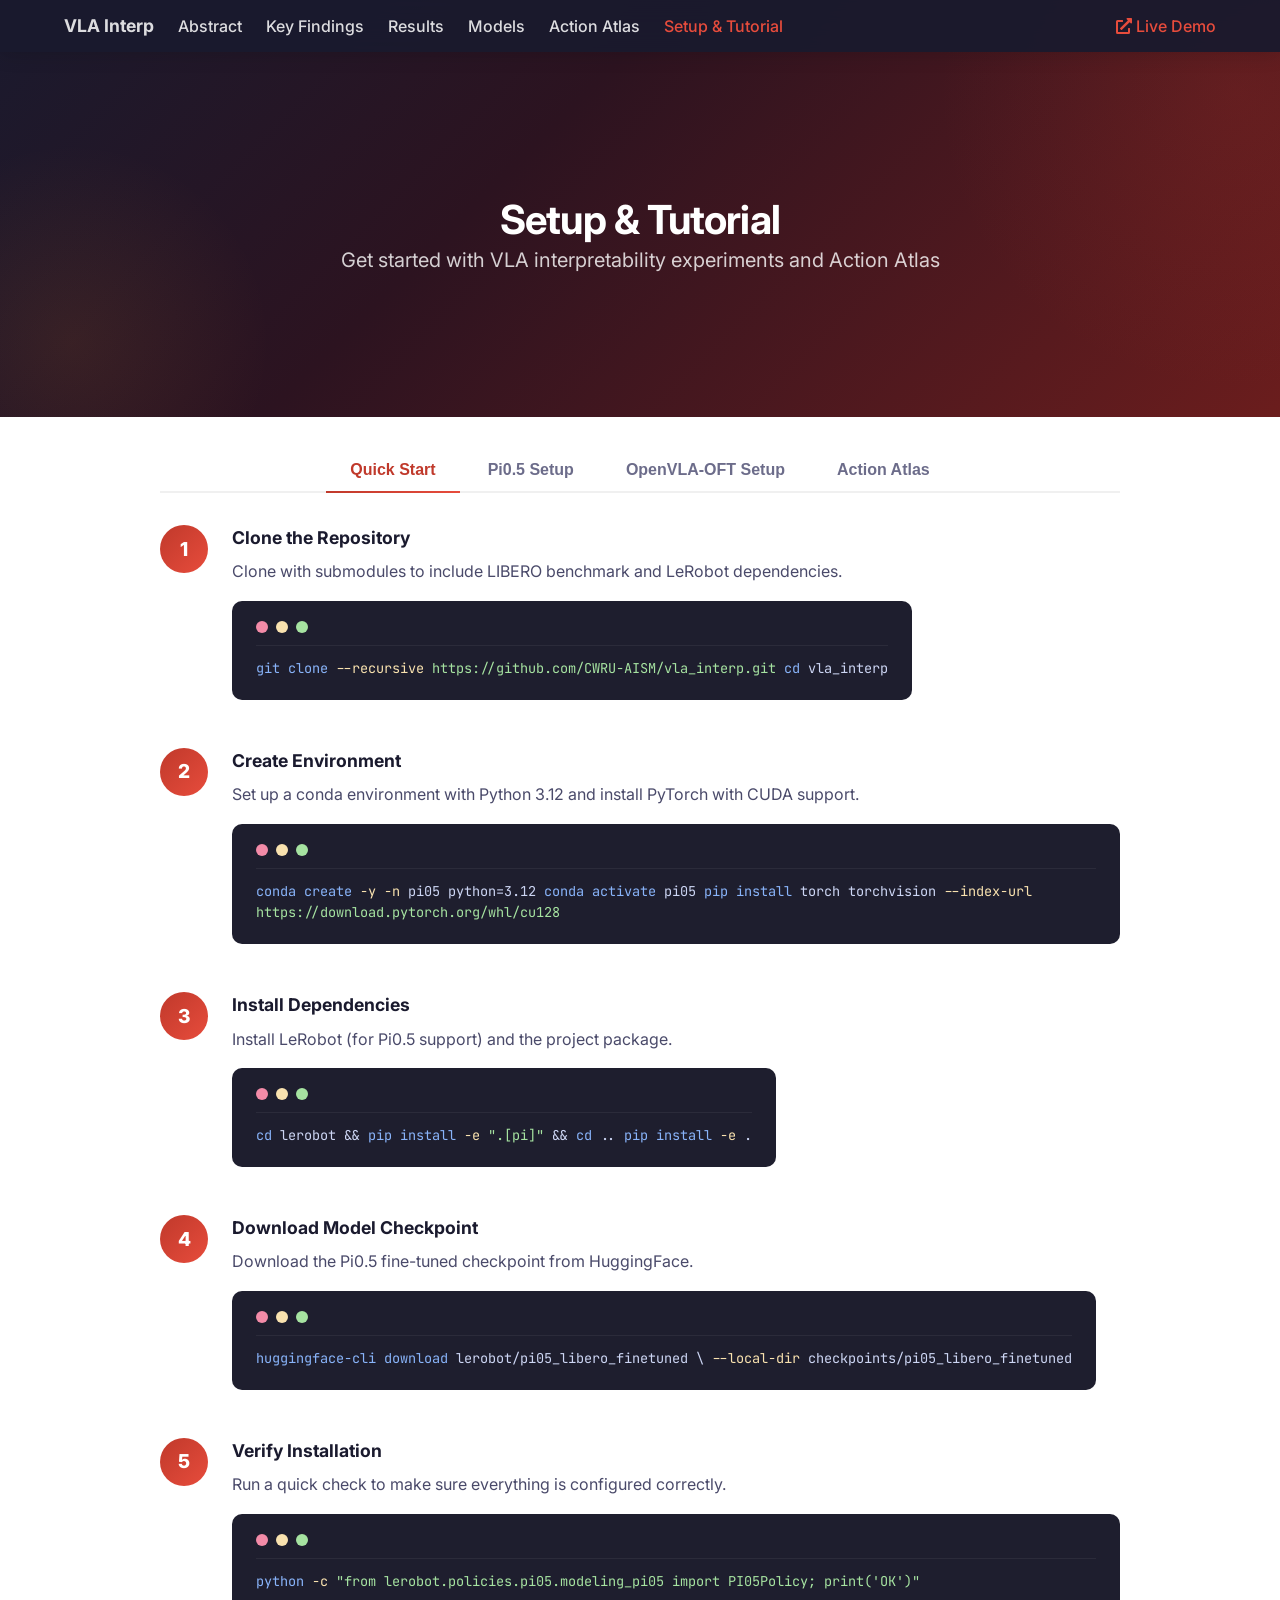
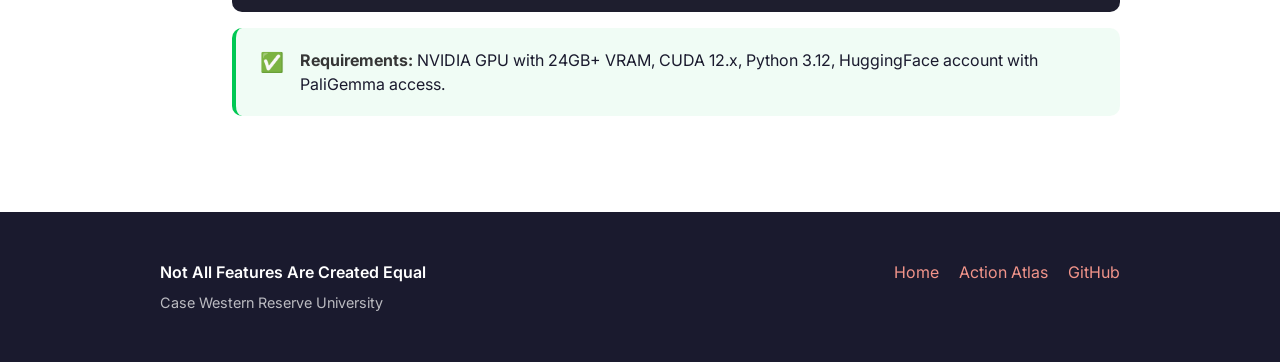
==== tutorial.html @ 51f4fa82 "Initial commit" ====
<!DOCTYPE html>
<html lang="en">
<head>
  <meta charset="utf-8">
  <meta name="description" content="Setup and Tutorial for VLA Interpretability experiments and Action Atlas.">
  <meta name="viewport" content="width=device-width, initial-scale=1">
  <title>Setup & Tutorial | VLA Interpretability</title>

  <link href="https://fonts.googleapis.com/css2?family=Inter:wght@300;400;500;600;700;800&family=Google+Sans:wght@400;500;700&family=JetBrains+Mono:wght@400;500;600&display=swap" rel="stylesheet">
  <link rel="stylesheet" href="./static/css/bulma.min.css">
  <link rel="stylesheet" href="./static/css/fontawesome.all.min.css">
  <link rel="stylesheet" href="./static/css/index.css">

  <link rel="icon" href="data:image/svg+xml,<svg xmlns='http://www.w3.org/2000/svg' viewBox='0 0 100 100'><text y='.9em' font-size='90'>🦾</text></svg>">
</head>
<body>

<!-- ===== NAVBAR ===== -->
<nav class="navbar is-fixed-top" role="navigation" aria-label="main navigation">
  <div class="container">
    <div class="navbar-brand">
      <a class="navbar-item" href="index.html" style="font-weight: 700; font-size: 1.1rem;">
        VLA Interp
      </a>
      <a role="button" class="navbar-burger" aria-label="menu" aria-expanded="false" data-target="mainNavbar">
        <span aria-hidden="true"></span>
        <span aria-hidden="true"></span>
        <span aria-hidden="true"></span>
      </a>
    </div>
    <div id="mainNavbar" class="navbar-menu">
      <div class="navbar-start">
        <a class="navbar-item" href="index.html#abstract">Abstract</a>
        <a class="navbar-item" href="index.html#findings">Key Findings</a>
        <a class="navbar-item" href="index.html#results">Results</a>
        <a class="navbar-item" href="index.html#models">Models</a>
        <a class="navbar-item" href="index.html#action-atlas">Action Atlas</a>
        <a class="navbar-item" href="tutorial.html" style="color: var(--accent-light) !important;">Setup &amp; Tutorial</a>
      </div>
      <div class="navbar-end">
        <a class="navbar-item" href="https://action-atlas.com" target="_blank" style="color: var(--accent-light) !important;">
          <span class="icon"><i class="fas fa-external-link-alt"></i></span>
          <span>Live Demo</span>
        </a>
      </div>
    </div>
  </div>
</nav>

<!-- ===== HEADER ===== -->
<section class="hero is-medium hero-gradient" style="padding-top: 52px;">
  <div class="hero-body">
    <div class="container is-max-desktop has-text-centered">
      <h1 class="title is-2 publication-title">Setup &amp; Tutorial</h1>
      <h2 class="subtitle is-5" style="color: rgba(255,255,255,0.8); font-weight: 400;">
        Get started with VLA interpretability experiments and Action Atlas
      </h2>
    </div>
  </div>
</section>

<!-- ===== TABS ===== -->
<section class="section" style="padding-top: 2rem;">
  <div class="container is-max-desktop">

    <div class="tabs-container" style="text-align: center;">
      <button class="tab-btn active" onclick="switchTab('quickstart')">Quick Start</button>
      <button class="tab-btn" onclick="switchTab('pi05')">Pi0.5 Setup</button>
      <button class="tab-btn" onclick="switchTab('openvla')">OpenVLA-OFT Setup</button>
      <button class="tab-btn" onclick="switchTab('atlas-tutorial')">Action Atlas</button>
    </div>

    <!-- ==================== QUICK START ==================== -->
    <div id="tab-quickstart" class="tab-content active">
      <div class="step-card">
        <div class="step-number">1</div>
        <div class="step-content">
          <h4>Clone the Repository</h4>
          <p>Clone with submodules to include LIBERO benchmark and LeRobot dependencies.</p>
          <div class="code-block">
            <div class="code-block-header">
              <span class="code-dot red"></span>
              <span class="code-dot yellow"></span>
              <span class="code-dot green"></span>
            </div>
<span class="command">git clone</span> <span class="flag">--recursive</span> <span class="string">https://github.com/CWRU-AISM/vla_interp.git</span>
<span class="command">cd</span> vla_interp
          </div>
        </div>
      </div>

      <div class="step-card">
        <div class="step-number">2</div>
        <div class="step-content">
          <h4>Create Environment</h4>
          <p>Set up a conda environment with Python 3.12 and install PyTorch with CUDA support.</p>
          <div class="code-block">
            <div class="code-block-header">
              <span class="code-dot red"></span>
              <span class="code-dot yellow"></span>
              <span class="code-dot green"></span>
            </div>
<span class="command">conda create</span> <span class="flag">-y -n</span> pi05 python=3.12
<span class="command">conda activate</span> pi05
<span class="command">pip install</span> torch torchvision <span class="flag">--index-url</span> <span class="string">https://download.pytorch.org/whl/cu128</span>
          </div>
        </div>
      </div>

      <div class="step-card">
        <div class="step-number">3</div>
        <div class="step-content">
          <h4>Install Dependencies</h4>
          <p>Install LeRobot (for Pi0.5 support) and the project package.</p>
          <div class="code-block">
            <div class="code-block-header">
              <span class="code-dot red"></span>
              <span class="code-dot yellow"></span>
              <span class="code-dot green"></span>
            </div>
<span class="command">cd</span> lerobot && <span class="command">pip install</span> <span class="flag">-e</span> <span class="string">".[pi]"</span> && <span class="command">cd</span> ..
<span class="command">pip install</span> <span class="flag">-e</span> .
          </div>
        </div>
      </div>

      <div class="step-card">
        <div class="step-number">4</div>
        <div class="step-content">
          <h4>Download Model Checkpoint</h4>
          <p>Download the Pi0.5 fine-tuned checkpoint from HuggingFace.</p>
          <div class="code-block">
            <div class="code-block-header">
              <span class="code-dot red"></span>
              <span class="code-dot yellow"></span>
              <span class="code-dot green"></span>
            </div>
<span class="command">huggingface-cli download</span> lerobot/pi05_libero_finetuned \
    <span class="flag">--local-dir</span> checkpoints/pi05_libero_finetuned
          </div>
        </div>
      </div>

      <div class="step-card">
        <div class="step-number">5</div>
        <div class="step-content">
          <h4>Verify Installation</h4>
          <p>Run a quick check to make sure everything is configured correctly.</p>
          <div class="code-block">
            <div class="code-block-header">
              <span class="code-dot red"></span>
              <span class="code-dot yellow"></span>
              <span class="code-dot green"></span>
            </div>
<span class="command">python</span> <span class="flag">-c</span> <span class="string">"from lerobot.policies.pi05.modeling_pi05 import PI05Policy; print('OK')"</span>
          </div>
          <div class="info-box tip">
            <div class="info-box-icon">&#9989;</div>
            <div>
              <strong>Requirements:</strong> NVIDIA GPU with 24GB+ VRAM, CUDA 12.x, Python 3.12, HuggingFace account with PaliGemma access.
            </div>
          </div>
        </div>
      </div>
    </div>

    <!-- ==================== PI0.5 SETUP ==================== -->
    <div id="tab-pi05" class="tab-content">
      <h3 class="title is-5" style="color: var(--primary);">Pi0.5 Experiment Pipeline</h3>
      <p style="color: var(--text-mid); margin-bottom: 1.5rem;">
        Run the full mechanistic interpretability pipeline on Pi0.5 (3B, dual-pathway, flow matching).
      </p>

      <div class="step-card">
        <div class="step-number">1</div>
        <div class="step-content">
          <h4>Train Per-Token SAEs</h4>
          <p>Train TopK SAEs (k=64, 8x expansion) on action expert residual stream activations.</p>
          <div class="code-block">
            <div class="code-block-header">
              <span class="code-dot red"></span>
              <span class="code-dot yellow"></span>
              <span class="code-dot green"></span>
            </div>
<span class="comment"># Train SAE on layer 17 of the action expert (1024 -> 8192)</span>
<span class="command">python</span> experiments/train_pertoken_sae.py \
    <span class="flag">--suite</span> goal <span class="flag">--layer</span> action_expert_layer_17 <span class="flag">--expansion</span> 8
          </div>
          <div class="info-box warning">
            <div class="info-box-icon">&#9888;&#65039;</div>
            <div>
              <strong>Critical:</strong> Always use per-token SAEs. Mean-pooled SAEs cause 88% task failure despite high reconstruction quality.
              Always set <code>TORCH_COMPILE_DISABLE=1</code> for experiment scripts.
            </div>
          </div>
        </div>
      </div>

      <div class="step-card">
        <div class="step-number">2</div>
        <div class="step-content">
          <h4>Contrastive Concept Identification</h4>
          <p>Identify task-specific features using Cohen's d effect size scoring.</p>
          <div class="code-block">
            <div class="code-block-header">
              <span class="code-dot red"></span>
              <span class="code-dot yellow"></span>
              <span class="code-dot green"></span>
            </div>
<span class="command">python</span> experiments/pi05_contrastive_concept_id.py \
    <span class="flag">--suite</span> goal <span class="flag">--pathway</span> expert <span class="flag">--layers</span> 0-17
          </div>
        </div>
      </div>

      <div class="step-card">
        <div class="step-number">3</div>
        <div class="step-content">
          <h4>Concept Ablation &amp; Steering</h4>
          <p>Zero-ablate or steer specific SAE features during live rollouts to establish causality.</p>
          <div class="code-block">
            <div class="code-block-header">
              <span class="code-dot red"></span>
              <span class="code-dot yellow"></span>
              <span class="code-dot green"></span>
            </div>
<span class="comment"># Zero-ablation</span>
<span class="command">python</span> experiments/run_pi05_concept_ablation.py \
    <span class="flag">--suite</span> goal <span class="flag">--layer</span> 8 <span class="flag">--concept</span> butter <span class="flag">--multiplier</span> 0

<span class="comment"># Feature steering (suppress at -3x)</span>
<span class="command">python</span> experiments/run_pi05_concept_ablation.py \
    <span class="flag">--suite</span> goal <span class="flag">--layer</span> 8 <span class="flag">--concept</span> butter <span class="flag">--multiplier</span> -3
          </div>
        </div>
      </div>

      <div class="step-card">
        <div class="step-number">4</div>
        <div class="step-content">
          <h4>Linear Probing &amp; Activation Injection</h4>
          <p>Validate causality with probes and test activation transfer across conditions.</p>
          <div class="code-block">
            <div class="code-block-header">
              <span class="code-dot red"></span>
              <span class="code-dot yellow"></span>
              <span class="code-dot green"></span>
            </div>
<span class="comment"># Multi-layer probing</span>
<span class="command">python</span> experiments/pi05_action_probes_rss.py \
    <span class="flag">--suite</span> goal <span class="flag">--layers</span> 0-17

<span class="comment"># Pathway comparison (Expert vs PaliGemma)</span>
<span class="command">python</span> experiments/pathway_comparison.py \
    <span class="flag">--suite</span> goal <span class="flag">--layers</span> 0-17
          </div>
        </div>
      </div>
    </div>

    <!-- ==================== OPENVLA-OFT SETUP ==================== -->
    <div id="tab-openvla" class="tab-content">
      <h3 class="title is-5" style="color: var(--primary);">OpenVLA-OFT Setup</h3>
      <p style="color: var(--text-mid); margin-bottom: 1.5rem;">
        Additional setup for OpenVLA-OFT (7B, LLaMA-2 backbone, L1 regression action head).
      </p>

      <div class="step-card">
        <div class="step-number">1</div>
        <div class="step-content">
          <h4>Install OpenVLA Dependencies</h4>
          <p>Install the prismatic-vlms and openvla packages alongside the base environment.</p>
          <div class="code-block">
            <div class="code-block-header">
              <span class="code-dot red"></span>
              <span class="code-dot yellow"></span>
              <span class="code-dot green"></span>
            </div>
<span class="comment"># See setup/SETUP.md for full instructions</span>
<span class="command">pip install</span> <span class="flag">-e</span> openvla/
<span class="command">pip install</span> <span class="flag">-e</span> prismatic_stub/
          </div>
        </div>
      </div>

      <div class="step-card">
        <div class="step-number">2</div>
        <div class="step-content">
          <h4>Train OFT SAEs</h4>
          <p>Train SAEs on all 32 LLaMA-2 layers. Note: apply SAEs to action tokens only (last 7 of 605 total tokens).</p>
          <div class="code-block">
            <div class="code-block-header">
              <span class="code-dot red"></span>
              <span class="code-dot yellow"></span>
              <span class="code-dot green"></span>
            </div>
<span class="comment"># Per-token SAE (4096 -> 32768, TopK k=64)</span>
<span class="command">python</span> experiments/openvla/train_sae.py \
    <span class="flag">--suite</span> goal <span class="flag">--layer</span> 16 <span class="flag">--expansion</span> 4
          </div>
          <div class="info-box note">
            <div class="info-box-icon">&#8505;&#65039;</div>
            <div>
              <strong>Key insight:</strong> SAEs on ALL 605 tokens = 0% success. SAEs on action tokens only (last 7) = 99.2% success. The SAE disrupts vision/language tokens that the model depends on.
            </div>
          </div>
        </div>
      </div>

      <div class="step-card">
        <div class="step-number">3</div>
        <div class="step-content">
          <h4>OFT Concept Ablation</h4>
          <p>Run ablation experiments across all 4 LIBERO suites.</p>
          <div class="code-block">
            <div class="code-block-header">
              <span class="code-dot red"></span>
              <span class="code-dot yellow"></span>
              <span class="code-dot green"></span>
            </div>
<span class="command">python</span> experiments/openvla/run_oft_concept_ablation.py \
    <span class="flag">--suite</span> goal <span class="flag">--concept</span> put <span class="flag">--multiplier</span> 0
          </div>
        </div>
      </div>
    </div>

    <!-- ==================== ACTION ATLAS TUTORIAL ==================== -->
    <div id="tab-atlas-tutorial" class="tab-content">
      <h3 class="title is-5" style="color: var(--primary);">Running Action Atlas Locally</h3>
      <p style="color: var(--text-mid); margin-bottom: 1.5rem;">
        Action Atlas is deployed at <a href="https://action-atlas.com" target="_blank">action-atlas.com</a>, but you can also run it locally with full data access.
      </p>

      <div class="step-card">
        <div class="step-number">1</div>
        <div class="step-content">
          <h4>Start the Backend</h4>
          <p>The Flask backend serves API endpoints and data from local storage.</p>
          <div class="code-block">
            <div class="code-block-header">
              <span class="code-dot red"></span>
              <span class="code-dot yellow"></span>
              <span class="code-dot green"></span>
            </div>
<span class="command">python</span> vla_conceptviz/run_backend.py <span class="flag">--host</span> 0.0.0.0 <span class="flag">--port</span> 6006
          </div>
        </div>
      </div>

      <div class="step-card">
        <div class="step-number">2</div>
        <div class="step-content">
          <h4>Start the Frontend</h4>
          <p>The Next.js frontend provides the interactive visualization interface.</p>
          <div class="code-block">
            <div class="code-block-header">
              <span class="code-dot red"></span>
              <span class="code-dot yellow"></span>
              <span class="code-dot green"></span>
            </div>
<span class="command">cd</span> vla_conceptviz/frontend
<span class="command">npm install</span>
<span class="comment"># For local dev, set API URL:</span>
<span class="command">echo</span> <span class="string">"NEXT_PUBLIC_API_URL=http://localhost:6006"</span> > .env.local
<span class="command">npm run</span> dev
          </div>
          <p style="margin-top: 0.75rem; color: var(--text-mid);">
            Visit <strong>http://localhost:3002</strong> to access Action Atlas locally.
          </p>
        </div>
      </div>

      <div class="step-card">
        <div class="step-number">3</div>
        <div class="step-content">
          <h4>Or Use Docker</h4>
          <p>Run both backend and frontend in a single container.</p>
          <div class="code-block">
            <div class="code-block-header">
              <span class="code-dot red"></span>
              <span class="code-dot yellow"></span>
              <span class="code-dot green"></span>
            </div>
<span class="command">docker compose build</span> && <span class="command">docker compose up</span> <span class="flag">-d</span>
<span class="comment"># Visit http://localhost:3000</span>
          </div>
          <div class="info-box tip">
            <div class="info-box-icon">&#128161;</div>
            <div>
              <strong>Tip:</strong> Docker mounts local video directories for full data access. The Fly.io deployment uses Tigris S3 for video storage (48,537+ files).
            </div>
          </div>
        </div>
      </div>

      <h3 class="title is-5" style="margin-top: 2.5rem; color: var(--primary);">Exploring the Platform</h3>

      <div class="columns is-multiline" style="margin-top: 1rem;">
        <div class="column is-half">
          <div class="content-card">
            <h5 style="color: var(--primary); font-weight: 700;"><i class="fas fa-search" style="color: var(--accent); margin-right: 8px;"></i>Feature Explorer</h5>
            <p style="color: var(--text-mid); font-size: 0.9rem;">Browse UMAP scatter plots of SAE features, search by semantic query, and inspect individual feature activations across layers and suites.</p>
          </div>
        </div>
        <div class="column is-half">
          <div class="content-card">
            <h5 style="color: var(--primary); font-weight: 700;"><i class="fas fa-play-circle" style="color: var(--accent); margin-right: 8px;"></i>Video Library</h5>
            <p style="color: var(--text-mid); font-size: 0.9rem;">Filter through 49,000+ rollout videos by model (Pi0.5 / OFT), experiment type, suite, and success/failure outcome.</p>
          </div>
        </div>
        <div class="column is-half">
          <div class="content-card">
            <h5 style="color: var(--primary); font-weight: 700;"><i class="fas fa-flask" style="color: var(--accent); margin-right: 8px;"></i>Ablation Studies</h5>
            <p style="color: var(--text-mid); font-size: 0.9rem;">Compare baseline vs. ablated behavior side-by-side, view success rate deltas per concept, and explore layer-phase ablation matrices.</p>
          </div>
        </div>
        <div class="column is-half">
          <div class="content-card">
            <h5 style="color: var(--primary); font-weight: 700;"><i class="fas fa-shield-alt" style="color: var(--accent); margin-right: 8px;"></i>Perturbation Testing</h5>
            <p style="color: var(--text-mid); font-size: 0.9rem;">Test model robustness to vision perturbations (flip, blur, noise, crop) with real experiment data from 5,691 episodes across Pi0.5 and OFT.</p>
          </div>
        </div>
      </div>
    </div>

  </div>
</section>

<!-- ===== FOOTER ===== -->
<footer class="footer-custom">
  <div class="container is-max-desktop">
    <div class="columns">
      <div class="column is-half">
        <p style="font-weight: 600; color: white; margin-bottom: 0.5rem;">Not All Features Are Created Equal</p>
        <p style="font-size: 0.9rem;">Case Western Reserve University</p>
      </div>
      <div class="column is-half has-text-right">
        <p style="margin-bottom: 0.5rem;">
          <a href="index.html" style="margin-right: 1rem;">Home</a>
          <a href="https://action-atlas.com" target="_blank" style="margin-right: 1rem;">Action Atlas</a>
          <a href="https://github.com/CWRU-AISM/vla_interp" target="_blank">GitHub</a>
        </p>
      </div>
    </div>
  </div>
</footer>

<!-- ===== SCRIPTS ===== -->
<script defer src="./static/js/fontawesome.all.min.js"></script>
<script>
  // Navbar burger toggle
  document.addEventListener('DOMContentLoaded', () => {
    const $navbarBurgers = Array.prototype.slice.call(document.querySelectorAll('.navbar-burger'), 0);
    if ($navbarBurgers.length > 0) {
      $navbarBurgers.forEach(el => {
        el.addEventListener('click', () => {
          const target = el.dataset.target;
          const $target = document.getElementById(target);
          el.classList.toggle('is-active');
          $target.classList.toggle('is-active');
        });
      });
    }
  });

  // Tab switching
  function switchTab(tabId) {
    document.querySelectorAll('.tab-content').forEach(tab => {
      tab.classList.remove('active');
    });
    document.querySelectorAll('.tab-btn').forEach(btn => {
      btn.classList.remove('active');
    });
    document.getElementById('tab-' + tabId).classList.add('active');
    event.target.classList.add('active');
  }
</script>

</body>
</html>
---- static/css/index.css ----
/* ===== VLA Interp Project Page - Custom Styles (Red Theme) ===== */

:root {
  --primary: #1a1a2e;
  --primary-light: #2d2d44;
  --accent: #c0392b;
  --accent-light: #e74c3c;
  --accent-dark: #922b21;
  --accent-warm: #e67e22;
  --text-dark: #1a1a2e;
  --text-mid: #4a4a6a;
  --text-light: #6c6c8a;
  --bg-light: #faf5f5;
  --bg-card: #ffffff;
  --gradient-hero: linear-gradient(135deg, #1a1a2e 0%, #2c1320 40%, #6b1d1d 100%);
  --gradient-accent: linear-gradient(135deg, #c0392b, #e74c3c);
  --gradient-warm: linear-gradient(135deg, #e67e22, #c0392b);
  --shadow-soft: 0 4px 20px rgba(0, 0, 0, 0.08);
  --shadow-hover: 0 8px 30px rgba(0, 0, 0, 0.12);
  --radius: 12px;
}

body {
  font-family: 'Inter', 'Noto Sans', sans-serif;
  color: var(--text-dark);
}

/* ===== Navigation ===== */
.navbar {
  background: rgba(26, 26, 46, 0.95);
  backdrop-filter: blur(12px);
  -webkit-backdrop-filter: blur(12px);
  box-shadow: 0 2px 20px rgba(0, 0, 0, 0.15);
}

.navbar.is-fixed-top {
  z-index: 100;
}

.navbar-item, .navbar-link {
  color: rgba(255, 255, 255, 0.85) !important;
  font-weight: 500;
  transition: color 0.2s;
}

.navbar-item:hover, .navbar-link:hover {
  color: var(--accent-light) !important;
  background: rgba(255, 255, 255, 0.05) !important;
}

.navbar-burger span {
  background-color: white !important;
}

/* ===== Hero Section ===== */
.hero-gradient {
  background: var(--gradient-hero);
  position: relative;
  overflow: hidden;
}

.hero-gradient::before {
  content: '';
  position: absolute;
  top: -50%;
  right: -20%;
  width: 600px;
  height: 600px;
  background: radial-gradient(circle, rgba(192, 57, 43, 0.15) 0%, transparent 70%);
  pointer-events: none;
}

.hero-gradient::after {
  content: '';
  position: absolute;
  bottom: -30%;
  left: -10%;
  width: 400px;
  height: 400px;
  background: radial-gradient(circle, rgba(230, 126, 34, 0.1) 0%, transparent 70%);
  pointer-events: none;
}

.hero-gradient .title,
.hero-gradient .subtitle {
  color: white;
}

.hero-gradient .subtitle {
  color: rgba(255, 255, 255, 0.85);
}

/* ===== Publication Info ===== */
.publication-title {
  font-family: 'Google Sans', 'Inter', sans-serif;
  font-weight: 700;
  letter-spacing: -0.02em;
  line-height: 1.2;
}

.publication-authors {
  font-family: 'Google Sans', 'Inter', sans-serif;
}

.publication-authors a {
  color: #f1948a !important;
  text-decoration: none;
  transition: all 0.2s;
}

.publication-authors a:hover {
  color: white !important;
  text-decoration: underline;
}

/* ===== Link Buttons ===== */
.publication-links .button {
  border-radius: 24px;
  font-weight: 600;
  padding-left: 1.5em;
  padding-right: 1.5em;
  transition: all 0.3s;
  border: none;
}

.publication-links .button.is-dark {
  background: rgba(255, 255, 255, 0.12);
  color: white;
  border: 1px solid rgba(255, 255, 255, 0.25);
}

.publication-links .button.is-dark:hover {
  background: rgba(255, 255, 255, 0.22);
  transform: translateY(-2px);
  box-shadow: 0 4px 12px rgba(0, 0, 0, 0.3);
}

.publication-links .button.is-accent {
  background: var(--gradient-accent);
  color: white;
  border: none;
}

.publication-links .button.is-accent:hover {
  transform: translateY(-2px);
  box-shadow: 0 4px 20px rgba(192, 57, 43, 0.4);
}

.link-block {
  display: inline-block;
  margin: 4px;
}

/* ===== Section Titles ===== */
.section-title {
  font-family: 'Google Sans', 'Inter', sans-serif;
  font-weight: 700;
  color: var(--primary);
  position: relative;
  padding-bottom: 12px;
}

.section-title::after {
  content: '';
  position: absolute;
  bottom: 0;
  left: 50%;
  transform: translateX(-50%);
  width: 60px;
  height: 3px;
  background: var(--gradient-accent);
  border-radius: 2px;
}

.section-title.has-text-left::after {
  left: 0;
  transform: none;
}

/* ===== Content Cards ===== */
.content-card {
  background: var(--bg-card);
  border-radius: var(--radius);
  padding: 2rem;
  box-shadow: var(--shadow-soft);
  transition: all 0.3s;
  border: 1px solid rgba(0, 0, 0, 0.04);
}

.content-card:hover {
  box-shadow: var(--shadow-hover);
  transform: translateY(-2px);
}

/* ===== Finding Cards ===== */
.finding-card {
  background: var(--bg-card);
  border-radius: var(--radius);
  padding: 1.5rem;
  box-shadow: var(--shadow-soft);
  border-left: 4px solid var(--accent);
  transition: all 0.3s;
  height: 100%;
}

.finding-card:hover {
  box-shadow: var(--shadow-hover);
  transform: translateY(-2px);
}

.finding-card .finding-number {
  display: inline-flex;
  align-items: center;
  justify-content: center;
  width: 32px;
  height: 32px;
  border-radius: 50%;
  background: var(--gradient-accent);
  color: white;
  font-weight: 700;
  font-size: 0.85rem;
  margin-bottom: 0.75rem;
}

.finding-card h4 {
  font-weight: 700;
  color: var(--primary);
  margin-bottom: 0.5rem;
  font-size: 1rem;
}

.finding-card p {
  color: var(--text-mid);
  font-size: 0.9rem;
  line-height: 1.5;
}

.finding-card .evidence {
  display: inline-block;
  background: rgba(192, 57, 43, 0.08);
  color: var(--accent);
  padding: 2px 10px;
  border-radius: 12px;
  font-size: 0.8rem;
  font-weight: 600;
  margin-top: 0.5rem;
}

/* ===== Model Cards ===== */
.model-card {
  background: var(--bg-card);
  border-radius: var(--radius);
  padding: 1.75rem;
  box-shadow: var(--shadow-soft);
  transition: all 0.3s;
  text-align: center;
  position: relative;
  overflow: hidden;
  height: 100%;
}

.model-card:hover {
  box-shadow: var(--shadow-hover);
  transform: translateY(-4px);
}

.model-card .model-icon {
  width: 56px;
  height: 56px;
  border-radius: 14px;
  display: inline-flex;
  align-items: center;
  justify-content: center;
  font-size: 1.5rem;
  font-weight: 800;
  margin-bottom: 1rem;
  color: white;
}

.model-card .model-name {
  font-weight: 700;
  font-size: 1.1rem;
  color: var(--primary);
  margin-bottom: 0.25rem;
}

.model-card .model-params {
  color: var(--text-light);
  font-size: 0.85rem;
  margin-bottom: 0.75rem;
}

.model-card .model-desc {
  color: var(--text-mid);
  font-size: 0.85rem;
  line-height: 1.5;
}

.model-card .model-badge {
  display: inline-block;
  padding: 3px 10px;
  border-radius: 12px;
  font-size: 0.75rem;
  font-weight: 600;
  margin-top: 0.75rem;
}

.badge-primary { background: rgba(192, 57, 43, 0.12); color: var(--accent); }
.badge-warm { background: rgba(230, 126, 34, 0.12); color: var(--accent-warm); }
.badge-green { background: rgba(39, 174, 96, 0.12); color: #27ae60; }

/* ===== Stats Bar ===== */
.stats-bar {
  display: flex;
  gap: 2rem;
  justify-content: center;
  flex-wrap: wrap;
  padding: 1.5rem 0;
}

.stat-item {
  text-align: center;
}

.stat-number {
  font-size: 2rem;
  font-weight: 800;
  background: var(--gradient-accent);
  -webkit-background-clip: text;
  -webkit-text-fill-color: transparent;
  background-clip: text;
  line-height: 1.2;
}

.stat-label {
  font-size: 0.85rem;
  color: var(--text-light);
  font-weight: 500;
}

/* ===== Figure Section ===== */
.figure-container {
  background: var(--bg-card);
  border-radius: var(--radius);
  padding: 1.5rem;
  box-shadow: var(--shadow-soft);
  margin-bottom: 2rem;
}

.figure-container img {
  width: 100%;
  border-radius: 8px;
}

.figure-caption {
  margin-top: 1rem;
  color: var(--text-mid);
  font-size: 0.9rem;
  line-height: 1.5;
}

.figure-caption strong {
  color: var(--primary);
}

/* ===== Action Atlas Section ===== */
.atlas-showcase {
  background: var(--gradient-hero);
  border-radius: var(--radius);
  padding: 3rem;
  color: white;
  position: relative;
  overflow: hidden;
}

.atlas-showcase::before {
  content: '';
  position: absolute;
  top: -50%;
  right: -20%;
  width: 400px;
  height: 400px;
  background: radial-gradient(circle, rgba(192, 57, 43, 0.2) 0%, transparent 70%);
  pointer-events: none;
}

.atlas-feature {
  display: flex;
  align-items: flex-start;
  gap: 1rem;
  margin-bottom: 1.25rem;
}

.atlas-feature-icon {
  width: 36px;
  height: 36px;
  border-radius: 8px;
  background: rgba(255, 255, 255, 0.12);
  display: flex;
  align-items: center;
  justify-content: center;
  flex-shrink: 0;
  color: #f1948a;
}

.atlas-feature h5 {
  font-weight: 600;
  margin-bottom: 2px;
}

.atlas-feature p {
  color: rgba(255, 255, 255, 0.7);
  font-size: 0.85rem;
  line-height: 1.4;
}

/* ===== Atlas Screenshot Gallery ===== */
.atlas-gallery {
  display: grid;
  grid-template-columns: 1fr 1fr;
  gap: 1rem;
  margin-top: 1.5rem;
}

.atlas-gallery img {
  width: 100%;
  border-radius: 8px;
  box-shadow: 0 4px 16px rgba(0, 0, 0, 0.2);
  transition: transform 0.3s;
}

.atlas-gallery img:hover {
  transform: scale(1.02);
}

.atlas-gallery .atlas-img-label {
  text-align: center;
  color: rgba(255, 255, 255, 0.6);
  font-size: 0.8rem;
  margin-top: 0.4rem;
}

/* ===== Tabs (Setup & Tutorial) ===== */
.tabs-container {
  border-bottom: 2px solid rgba(0, 0, 0, 0.06);
  margin-bottom: 2rem;
}

.tab-btn {
  background: none;
  border: none;
  padding: 12px 24px;
  font-size: 1rem;
  font-weight: 600;
  color: var(--text-light);
  cursor: pointer;
  position: relative;
  transition: all 0.3s;
}

.tab-btn:hover {
  color: var(--primary);
}

.tab-btn.active {
  color: var(--accent);
}

.tab-btn.active::after {
  content: '';
  position: absolute;
  bottom: -2px;
  left: 0;
  width: 100%;
  height: 2px;
  background: var(--gradient-accent);
}

.tab-content {
  display: none;
}

.tab-content.active {
  display: block;
  animation: fadeIn 0.3s ease;
}

@keyframes fadeIn {
  from { opacity: 0; transform: translateY(8px); }
  to { opacity: 1; transform: translateY(0); }
}

/* ===== Code Blocks ===== */
.code-block {
  background: #1e1e2e;
  border-radius: 10px;
  padding: 1.25rem 1.5rem;
  overflow-x: auto;
  font-family: 'JetBrains Mono', 'Fira Code', monospace;
  font-size: 0.85rem;
  line-height: 1.6;
  color: #cdd6f4;
  position: relative;
  margin: 1rem 0;
}

.code-block .comment { color: #6c7086; }
.code-block .command { color: #89b4fa; }
.code-block .flag { color: #f9e2af; }
.code-block .string { color: #a6e3a1; }

.code-block-header {
  display: flex;
  align-items: center;
  gap: 0.5rem;
  margin-bottom: 0.75rem;
  padding-bottom: 0.75rem;
  border-bottom: 1px solid rgba(255, 255, 255, 0.06);
}

.code-dot {
  width: 12px;
  height: 12px;
  border-radius: 50%;
}

.code-dot.red { background: #f38ba8; }
.code-dot.yellow { background: #f9e2af; }
.code-dot.green { background: #a6e3a1; }

/* ===== Step Cards (Tutorial) ===== */
.step-card {
  display: flex;
  gap: 1.5rem;
  margin-bottom: 2rem;
}

.step-number {
  width: 48px;
  height: 48px;
  border-radius: 50%;
  background: var(--gradient-accent);
  color: white;
  display: flex;
  align-items: center;
  justify-content: center;
  font-weight: 800;
  font-size: 1.2rem;
  flex-shrink: 0;
}

.step-content h4 {
  font-weight: 700;
  color: var(--primary);
  margin-bottom: 0.5rem;
  font-size: 1.1rem;
}

.step-content p {
  color: var(--text-mid);
  line-height: 1.6;
}

/* ===== Info Boxes ===== */
.info-box {
  border-radius: 10px;
  padding: 1.25rem 1.5rem;
  margin: 1rem 0;
  display: flex;
  gap: 1rem;
  align-items: flex-start;
}

.info-box.tip {
  background: rgba(0, 200, 83, 0.06);
  border-left: 4px solid #00c853;
}

.info-box.warning {
  background: rgba(192, 57, 43, 0.06);
  border-left: 4px solid var(--accent);
}

.info-box.note {
  background: rgba(41, 128, 185, 0.06);
  border-left: 4px solid #2980b9;
}

.info-box-icon {
  font-size: 1.2rem;
  flex-shrink: 0;
}

/* ===== Results Table ===== */
.results-table {
  width: 100%;
  border-collapse: separate;
  border-spacing: 0;
  border-radius: var(--radius);
  overflow: hidden;
  box-shadow: var(--shadow-soft);
}

.results-table thead {
  background: var(--primary);
  color: white;
}

.results-table th {
  padding: 12px 16px;
  font-weight: 600;
  font-size: 0.9rem;
  text-align: left;
}

.results-table td {
  padding: 12px 16px;
  font-size: 0.9rem;
  border-bottom: 1px solid rgba(0, 0, 0, 0.04);
}

.results-table tbody tr:hover {
  background: rgba(192, 57, 43, 0.04);
}

.results-table tbody tr:last-child td {
  border-bottom: none;
}

/* ===== BibTeX Block ===== */
.bibtex-block {
  background: #f8f9fa;
  border: 1px solid #e0e0e0;
  border-radius: 10px;
  padding: 1.5rem;
  font-family: 'JetBrains Mono', 'Fira Code', monospace;
  font-size: 0.82rem;
  line-height: 1.6;
  position: relative;
  overflow-x: auto;
}

.copy-btn {
  position: absolute;
  top: 12px;
  right: 12px;
  background: var(--primary);
  color: white;
  border: none;
  border-radius: 6px;
  padding: 6px 12px;
  font-size: 0.78rem;
  cursor: pointer;
  transition: all 0.2s;
  font-weight: 600;
}

.copy-btn:hover {
  background: var(--accent);
}

/* ===== Footer ===== */
.footer-custom {
  background: var(--primary);
  color: rgba(255, 255, 255, 0.7);
  padding: 3rem 0;
}

.footer-custom a {
  color: #f1948a;
  transition: color 0.2s;
}

.footer-custom a:hover {
  color: white;
}

/* ===== Responsive ===== */
@media screen and (max-width: 768px) {
  .stats-bar {
    gap: 1rem;
  }

  .stat-number {
    font-size: 1.5rem;
  }

  .hero-gradient .title.is-1 {
    font-size: 1.8rem !important;
  }

  .atlas-showcase {
    padding: 2rem 1.5rem;
  }

  .atlas-gallery {
    grid-template-columns: 1fr;
  }

  .step-card {
    flex-direction: column;
    gap: 0.75rem;
  }

  .finding-card {
    margin-bottom: 1rem;
  }
}

/* ===== Section Backgrounds ===== */
.section-alt {
  background: var(--bg-light);
}

/* ===== Video Embed ===== */
.publication-video {
  position: relative;
  width: 100%;
  height: 0;
  padding-bottom: 56.25%;
  overflow: hidden;
  border-radius: var(--radius);
  box-shadow: var(--shadow-soft);
}

.publication-video iframe {
  position: absolute;
  top: 0;
  left: 0;
  width: 100%;
  height: 100%;
}

/* ===== Coming Soon Badge ===== */
.coming-soon {
  display: inline-block;
  background: var(--gradient-warm);
  color: white;
  padding: 3px 12px;
  border-radius: 12px;
  font-size: 0.75rem;
  font-weight: 700;
  text-transform: uppercase;
  letter-spacing: 0.5px;
  animation: pulse-glow 2s ease-in-out infinite;
}

@keyframes pulse-glow {
  0%, 100% { box-shadow: 0 0 0 0 rgba(192, 57, 43, 0.3); }
  50% { box-shadow: 0 0 12px 4px rgba(192, 57, 43, 0.15); }
}

/* ===== Robot Icon Animation ===== */
.robot-container {
  display: inline-block;
}

@keyframes wave {
  0%, 100% { transform: rotate(0deg); }
  10% { transform: rotate(-15deg); }
  20% { transform: rotate(12deg); }
  30% { transform: rotate(-12deg); }
  40% { transform: rotate(10deg); }
  50% { transform: rotate(-8deg); }
  60% { transform: rotate(5deg); }
  70% { transform: rotate(-3deg); }
  80%, 100% { transform: rotate(0deg); }
}

@keyframes blink {
  0%, 90%, 100% { opacity: 0.8; }
  95% { opacity: 0.2; }
}

@keyframes eyePulse {
  0%, 100% { filter: drop-shadow(0 0 2px #e74c3c); }
  50% { filter: drop-shadow(0 0 6px #e74c3c); }
}

.robot-arm-wave {
  transform-origin: 44px 36px;
  animation: wave 2s ease-in-out 0.3s 1;
}

.robot-antenna-blink {
  animation: blink 3s ease-in-out infinite;
}

.robot-eye {
  animation: eyePulse 2s ease-in-out infinite;
}

.robot-wave:hover .robot-arm-wave {
  animation: wave 1s ease-in-out infinite;
}

.robot-wave {
  cursor: pointer;
  transition: transform 0.2s;
}

.robot-wave:hover {
  transform: scale(1.1);
}

/* Smooth scrolling */
html {
  scroll-behavior: smooth;
}

/* Offset for fixed navbar */
section[id] {
  scroll-margin-top: 60px;
}
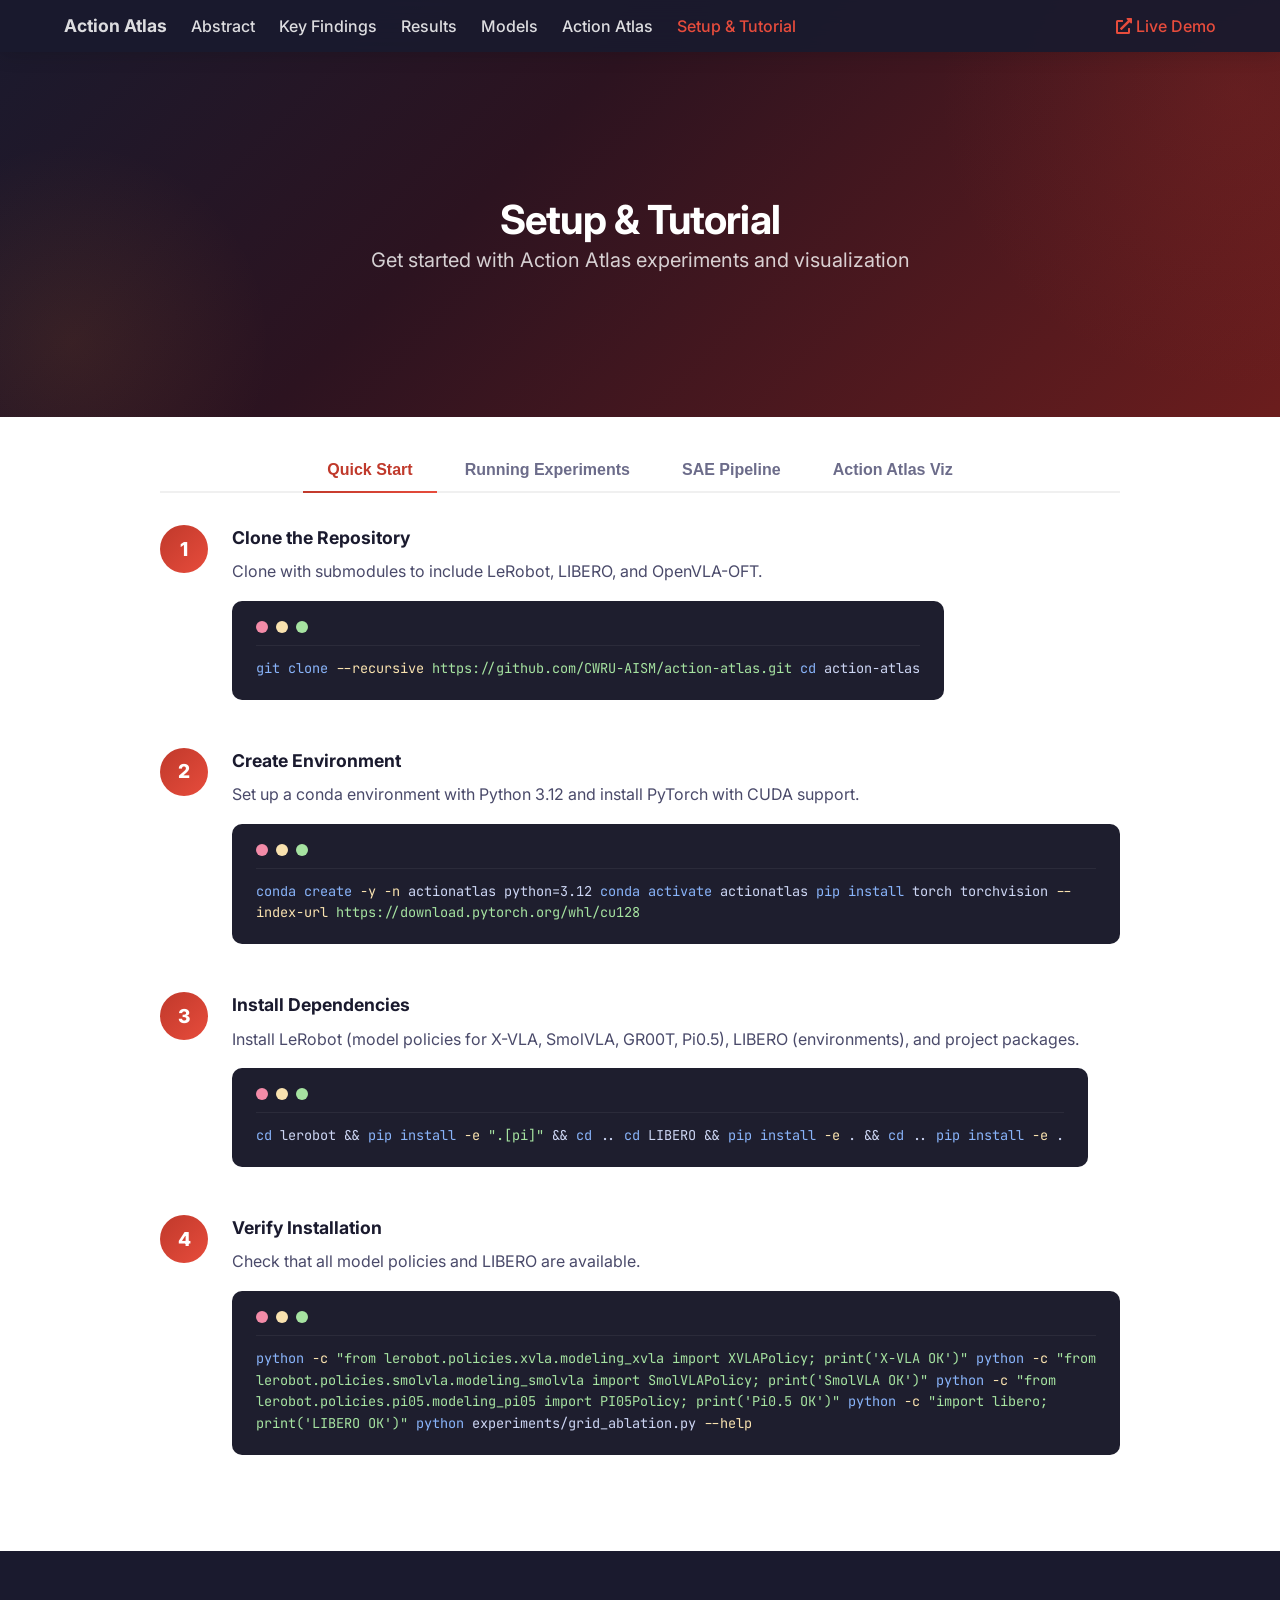
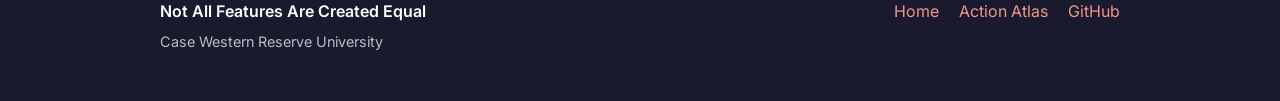
==== commit 1ad04b2b: "Updated documentation, links, tutorial for Action Atlas - Added arXiv link (2603.19233), GitHub (CWR" ====
--- a/tutorial.html
+++ b/tutorial.html
@@ -2,9 +2,9 @@
 <html lang="en">
 <head>
   <meta charset="utf-8">
-  <meta name="description" content="Setup and Tutorial for VLA Interpretability experiments and Action Atlas.">
+  <meta name="description" content="Setup and Tutorial for Action Atlas: mechanistic interpretability for VLA models.">
   <meta name="viewport" content="width=device-width, initial-scale=1">
-  <title>Setup & Tutorial | VLA Interpretability</title>
+  <title>Setup &amp; Tutorial | Action Atlas</title>
 
   <link href="https://fonts.googleapis.com/css2?family=Inter:wght@300;400;500;600;700;800&family=Google+Sans:wght@400;500;700&family=JetBrains+Mono:wght@400;500;600&display=swap" rel="stylesheet">
   <link rel="stylesheet" href="./static/css/bulma.min.css">
@@ -20,7 +20,7 @@
   <div class="container">
     <div class="navbar-brand">
       <a class="navbar-item" href="index.html" style="font-weight: 700; font-size: 1.1rem;">
-        VLA Interp
+        Action Atlas
       </a>
       <a role="button" class="navbar-burger" aria-label="menu" aria-expanded="false" data-target="mainNavbar">
         <span aria-hidden="true"></span>
@@ -53,7 +53,7 @@
     <div class="container is-max-desktop has-text-centered">
       <h1 class="title is-2 publication-title">Setup &amp; Tutorial</h1>
       <h2 class="subtitle is-5" style="color: rgba(255,255,255,0.8); font-weight: 400;">
-        Get started with VLA interpretability experiments and Action Atlas
+        Get started with Action Atlas experiments and visualization
       </h2>
     </div>
   </div>
@@ -65,9 +65,9 @@
 
     <div class="tabs-container" style="text-align: center;">
       <button class="tab-btn active" onclick="switchTab('quickstart')">Quick Start</button>
-      <button class="tab-btn" onclick="switchTab('pi05')">Pi0.5 Setup</button>
-      <button class="tab-btn" onclick="switchTab('openvla')">OpenVLA-OFT Setup</button>
-      <button class="tab-btn" onclick="switchTab('atlas-tutorial')">Action Atlas</button>
+      <button class="tab-btn" onclick="switchTab('experiments')">Running Experiments</button>
+      <button class="tab-btn" onclick="switchTab('sae-pipeline')">SAE Pipeline</button>
+      <button class="tab-btn" onclick="switchTab('atlas-tutorial')">Action Atlas Viz</button>
     </div>
 
     <!-- ==================== QUICK START ==================== -->
@@ -76,15 +76,15 @@
         <div class="step-number">1</div>
         <div class="step-content">
           <h4>Clone the Repository</h4>
-          <p>Clone with submodules to include LIBERO benchmark and LeRobot dependencies.</p>
-          <div class="code-block">
-            <div class="code-block-header">
-              <span class="code-dot red"></span>
-              <span class="code-dot yellow"></span>
-              <span class="code-dot green"></span>
-            </div>
-<span class="command">git clone</span> <span class="flag">--recursive</span> <span class="string">https://github.com/CWRU-AISM/vla_interp.git</span>
-<span class="command">cd</span> vla_interp
+          <p>Clone with submodules to include LeRobot, LIBERO, and OpenVLA-OFT.</p>
+          <div class="code-block">
+            <div class="code-block-header">
+              <span class="code-dot red"></span>
+              <span class="code-dot yellow"></span>
+              <span class="code-dot green"></span>
+            </div>
+<span class="command">git clone</span> <span class="flag">--recursive</span> <span class="string">https://github.com/CWRU-AISM/action-atlas.git</span>
+<span class="command">cd</span> action-atlas
           </div>
         </div>
       </div>
@@ -100,8 +100,8 @@
               <span class="code-dot yellow"></span>
               <span class="code-dot green"></span>
             </div>
-<span class="command">conda create</span> <span class="flag">-y -n</span> pi05 python=3.12
-<span class="command">conda activate</span> pi05
+<span class="command">conda create</span> <span class="flag">-y -n</span> actionatlas python=3.12
+<span class="command">conda activate</span> actionatlas
 <span class="command">pip install</span> torch torchvision <span class="flag">--index-url</span> <span class="string">https://download.pytorch.org/whl/cu128</span>
           </div>
         </div>
@@ -111,7 +111,7 @@
         <div class="step-number">3</div>
         <div class="step-content">
           <h4>Install Dependencies</h4>
-          <p>Install LeRobot (for Pi0.5 support) and the project package.</p>
+          <p>Install LeRobot (model policies for X-VLA, SmolVLA, GR00T, Pi0.5), LIBERO (environments), and project packages.</p>
           <div class="code-block">
             <div class="code-block-header">
               <span class="code-dot red"></span>
@@ -119,6 +119,7 @@
               <span class="code-dot green"></span>
             </div>
 <span class="command">cd</span> lerobot && <span class="command">pip install</span> <span class="flag">-e</span> <span class="string">".[pi]"</span> && <span class="command">cd</span> ..
+<span class="command">cd</span> LIBERO && <span class="command">pip install</span> <span class="flag">-e</span> . && <span class="command">cd</span> ..
 <span class="command">pip install</span> <span class="flag">-e</span> .
           </div>
         </div>
@@ -127,88 +128,130 @@
       <div class="step-card">
         <div class="step-number">4</div>
         <div class="step-content">
-          <h4>Download Model Checkpoint</h4>
-          <p>Download the Pi0.5 fine-tuned checkpoint from HuggingFace.</p>
-          <div class="code-block">
-            <div class="code-block-header">
-              <span class="code-dot red"></span>
-              <span class="code-dot yellow"></span>
-              <span class="code-dot green"></span>
-            </div>
-<span class="command">huggingface-cli download</span> lerobot/pi05_libero_finetuned \
-    <span class="flag">--local-dir</span> checkpoints/pi05_libero_finetuned
-          </div>
-        </div>
-      </div>
-
-      <div class="step-card">
-        <div class="step-number">5</div>
-        <div class="step-content">
           <h4>Verify Installation</h4>
-          <p>Run a quick check to make sure everything is configured correctly.</p>
-          <div class="code-block">
-            <div class="code-block-header">
-              <span class="code-dot red"></span>
-              <span class="code-dot yellow"></span>
-              <span class="code-dot green"></span>
-            </div>
-<span class="command">python</span> <span class="flag">-c</span> <span class="string">"from lerobot.policies.pi05.modeling_pi05 import PI05Policy; print('OK')"</span>
-          </div>
-          <div class="info-box tip">
-            <div class="info-box-icon">&#9989;</div>
-            <div>
-              <strong>Requirements:</strong> NVIDIA GPU with 24GB+ VRAM, CUDA 12.x, Python 3.12, HuggingFace account with PaliGemma access.
-            </div>
-          </div>
-        </div>
-      </div>
-    </div>
-
-    <!-- ==================== PI0.5 SETUP ==================== -->
-    <div id="tab-pi05" class="tab-content">
-      <h3 class="title is-5" style="color: var(--primary);">Pi0.5 Experiment Pipeline</h3>
+          <p>Check that all model policies and LIBERO are available.</p>
+          <div class="code-block">
+            <div class="code-block-header">
+              <span class="code-dot red"></span>
+              <span class="code-dot yellow"></span>
+              <span class="code-dot green"></span>
+            </div>
+<span class="command">python</span> <span class="flag">-c</span> <span class="string">"from lerobot.policies.xvla.modeling_xvla import XVLAPolicy; print('X-VLA OK')"</span>
+<span class="command">python</span> <span class="flag">-c</span> <span class="string">"from lerobot.policies.smolvla.modeling_smolvla import SmolVLAPolicy; print('SmolVLA OK')"</span>
+<span class="command">python</span> <span class="flag">-c</span> <span class="string">"from lerobot.policies.pi05.modeling_pi05 import PI05Policy; print('Pi0.5 OK')"</span>
+<span class="command">python</span> <span class="flag">-c</span> <span class="string">"import libero; print('LIBERO OK')"</span>
+<span class="command">python</span> experiments/grid_ablation.py <span class="flag">--help</span>
+          </div>
+        </div>
+      </div>
+    </div>
+
+    <!-- ==================== RUNNING EXPERIMENTS ==================== -->
+    <div id="tab-experiments" class="tab-content">
+      <h3 class="title is-5" style="color: var(--primary);">Running Experiments</h3>
       <p style="color: var(--text-mid); margin-bottom: 1.5rem;">
-        Run the full mechanistic interpretability pipeline on Pi0.5 (3B, dual-pathway, flow matching).
+        All experiments use a unified CLI. Swap <code>--model</code> to run on any supported VLA.
       </p>
 
       <div class="step-card">
         <div class="step-number">1</div>
         <div class="step-content">
-          <h4>Train Per-Token SAEs</h4>
-          <p>Train TopK SAEs (k=64, 8x expansion) on action expert residual stream activations.</p>
-          <div class="code-block">
-            <div class="code-block-header">
-              <span class="code-dot red"></span>
-              <span class="code-dot yellow"></span>
-              <span class="code-dot green"></span>
-            </div>
-<span class="comment"># Train SAE on layer 17 of the action expert (1024 -> 8192)</span>
-<span class="command">python</span> experiments/train_pertoken_sae.py \
-    <span class="flag">--suite</span> goal <span class="flag">--layer</span> action_expert_layer_17 <span class="flag">--expansion</span> 8
+          <h4>Grid Ablation</h4>
+          <p>Zero each layer one at a time and measure task success rate to find critical components.</p>
+          <div class="code-block">
+            <div class="code-block-header">
+              <span class="code-dot red"></span>
+              <span class="code-dot yellow"></span>
+              <span class="code-dot green"></span>
+            </div>
+<span class="command">python</span> experiments/grid_ablation.py \
+    <span class="flag">--model</span> xvla <span class="flag">--suite</span> libero_object <span class="flag">--n-episodes</span> 3 <span class="flag">--gpu</span> 0
+          </div>
+        </div>
+      </div>
+
+      <div class="step-card">
+        <div class="step-number">2</div>
+        <div class="step-content">
+          <h4>Vision Perturbation</h4>
+          <p>Apply 24 image corruptions (noise, blur, color, spatial, extreme) and measure robustness.</p>
+          <div class="code-block">
+            <div class="code-block-header">
+              <span class="code-dot red"></span>
+              <span class="code-dot yellow"></span>
+              <span class="code-dot green"></span>
+            </div>
+<span class="command">python</span> experiments/vision_perturbation.py \
+    <span class="flag">--model</span> smolvla <span class="flag">--suite</span> libero_goal <span class="flag">--gpu</span> 1
+          </div>
+        </div>
+      </div>
+
+      <div class="step-card">
+        <div class="step-number">3</div>
+        <div class="step-content">
+          <h4>Counterfactual Prompting</h4>
+          <p>Test how models respond to null, negated, or wrong language instructions.</p>
+          <div class="code-block">
+            <div class="code-block-header">
+              <span class="code-dot red"></span>
+              <span class="code-dot yellow"></span>
+              <span class="code-dot green"></span>
+            </div>
+<span class="command">python</span> experiments/counterfactual.py \
+    <span class="flag">--model</span> pi05 <span class="flag">--suite</span> libero_spatial <span class="flag">--gpu</span> 2
+          </div>
+        </div>
+      </div>
+
+    </div>
+
+    <!-- ==================== SAE PIPELINE ==================== -->
+    <div id="tab-sae-pipeline" class="tab-content">
+      <h3 class="title is-5" style="color: var(--primary);">SAE Interpretability Pipeline</h3>
+      <p style="color: var(--text-mid); margin-bottom: 1.5rem;">
+        The full pipeline: collect activations, train SAEs, identify concepts, then verify causality.
+      </p>
+
+      <div class="step-card">
+        <div class="step-number">1</div>
+        <div class="step-content">
+          <h4>Collect Activations</h4>
+          <p>Run baseline episodes and capture per-layer activations for SAE training.</p>
+          <div class="code-block">
+            <div class="code-block-header">
+              <span class="code-dot red"></span>
+              <span class="code-dot yellow"></span>
+              <span class="code-dot green"></span>
+            </div>
+<span class="command">python</span> experiments/baseline.py \
+    <span class="flag">--model</span> xvla <span class="flag">--suite</span> libero_object \
+    <span class="flag">--collect-activations</span> <span class="flag">--n-episodes</span> 3
+          </div>
+        </div>
+      </div>
+
+      <div class="step-card">
+        <div class="step-number">2</div>
+        <div class="step-content">
+          <h4>Train TopK SAEs</h4>
+          <p>Train sparse autoencoders on collected activations (8x expansion, k=64).</p>
+          <div class="code-block">
+            <div class="code-block-header">
+              <span class="code-dot red"></span>
+              <span class="code-dot yellow"></span>
+              <span class="code-dot green"></span>
+            </div>
+<span class="command">python</span> experiments/train_sae.py \
+    <span class="flag">--activations-dir</span> outputs/xvla_experiments/baseline_libero_object/activations \
+    <span class="flag">--output-dir</span> outputs/xvla_saes/libero_object
           </div>
           <div class="info-box warning">
             <div class="info-box-icon">&#9888;&#65039;</div>
             <div>
-              <strong>Critical:</strong> Always use per-token SAEs. Mean-pooled SAEs cause 88% task failure despite high reconstruction quality.
-              Always set <code>TORCH_COMPILE_DISABLE=1</code> for experiment scripts.
-            </div>
-          </div>
-        </div>
-      </div>
-
-      <div class="step-card">
-        <div class="step-number">2</div>
-        <div class="step-content">
-          <h4>Contrastive Concept Identification</h4>
-          <p>Identify task-specific features using Cohen's d effect size scoring.</p>
-          <div class="code-block">
-            <div class="code-block-header">
-              <span class="code-dot red"></span>
-              <span class="code-dot yellow"></span>
-              <span class="code-dot green"></span>
-            </div>
-<span class="command">python</span> experiments/pi05_contrastive_concept_id.py \
-    <span class="flag">--suite</span> goal <span class="flag">--pathway</span> expert <span class="flag">--layers</span> 0-17
+              Always use per-token SAEs. Mean-pooled SAEs cause severe task failure despite high reconstruction quality.
+              Set <code>TORCH_COMPILE_DISABLE=1</code> for all experiment scripts.
+            </div>
           </div>
         </div>
       </div>
@@ -216,110 +259,44 @@
       <div class="step-card">
         <div class="step-number">3</div>
         <div class="step-content">
+          <h4>Concept Identification</h4>
+          <p>Score features using Cohen's d to find task-selective SAE features.</p>
+          <div class="code-block">
+            <div class="code-block-header">
+              <span class="code-dot red"></span>
+              <span class="code-dot yellow"></span>
+              <span class="code-dot green"></span>
+            </div>
+<span class="command">python</span> experiments/concept_id.py \
+    <span class="flag">--sae-dir</span> outputs/xvla_saes/libero_object \
+    <span class="flag">--activations-dir</span> outputs/xvla_experiments/baseline_libero_object/activations \
+    <span class="flag">--suite</span> libero_object
+          </div>
+        </div>
+      </div>
+
+      <div class="step-card">
+        <div class="step-number">4</div>
+        <div class="step-content">
           <h4>Concept Ablation &amp; Steering</h4>
-          <p>Zero-ablate or steer specific SAE features during live rollouts to establish causality.</p>
-          <div class="code-block">
-            <div class="code-block-header">
-              <span class="code-dot red"></span>
-              <span class="code-dot yellow"></span>
-              <span class="code-dot green"></span>
-            </div>
-<span class="comment"># Zero-ablation</span>
-<span class="command">python</span> experiments/run_pi05_concept_ablation.py \
-    <span class="flag">--suite</span> goal <span class="flag">--layer</span> 8 <span class="flag">--concept</span> butter <span class="flag">--multiplier</span> 0
-
-<span class="comment"># Feature steering (suppress at -3x)</span>
-<span class="command">python</span> experiments/run_pi05_concept_ablation.py \
-    <span class="flag">--suite</span> goal <span class="flag">--layer</span> 8 <span class="flag">--concept</span> butter <span class="flag">--multiplier</span> -3
-          </div>
-        </div>
-      </div>
-
-      <div class="step-card">
-        <div class="step-number">4</div>
-        <div class="step-content">
-          <h4>Linear Probing &amp; Activation Injection</h4>
-          <p>Validate causality with probes and test activation transfer across conditions.</p>
-          <div class="code-block">
-            <div class="code-block-header">
-              <span class="code-dot red"></span>
-              <span class="code-dot yellow"></span>
-              <span class="code-dot green"></span>
-            </div>
-<span class="comment"># Multi-layer probing</span>
-<span class="command">python</span> experiments/pi05_action_probes_rss.py \
-    <span class="flag">--suite</span> goal <span class="flag">--layers</span> 0-17
-
-<span class="comment"># Pathway comparison (Expert vs PaliGemma)</span>
-<span class="command">python</span> experiments/pathway_comparison.py \
-    <span class="flag">--suite</span> goal <span class="flag">--layers</span> 0-17
-          </div>
-        </div>
-      </div>
-    </div>
-
-    <!-- ==================== OPENVLA-OFT SETUP ==================== -->
-    <div id="tab-openvla" class="tab-content">
-      <h3 class="title is-5" style="color: var(--primary);">OpenVLA-OFT Setup</h3>
-      <p style="color: var(--text-mid); margin-bottom: 1.5rem;">
-        Additional setup for OpenVLA-OFT (7B, LLaMA-2 backbone, L1 regression action head).
-      </p>
-
-      <div class="step-card">
-        <div class="step-number">1</div>
-        <div class="step-content">
-          <h4>Install OpenVLA Dependencies</h4>
-          <p>Install the prismatic-vlms and openvla packages alongside the base environment.</p>
-          <div class="code-block">
-            <div class="code-block-header">
-              <span class="code-dot red"></span>
-              <span class="code-dot yellow"></span>
-              <span class="code-dot green"></span>
-            </div>
-<span class="comment"># See setup/SETUP.md for full instructions</span>
-<span class="command">pip install</span> <span class="flag">-e</span> openvla/
-<span class="command">pip install</span> <span class="flag">-e</span> prismatic_stub/
-          </div>
-        </div>
-      </div>
-
-      <div class="step-card">
-        <div class="step-number">2</div>
-        <div class="step-content">
-          <h4>Train OFT SAEs</h4>
-          <p>Train SAEs on all 32 LLaMA-2 layers. Note: apply SAEs to action tokens only (last 7 of 605 total tokens).</p>
-          <div class="code-block">
-            <div class="code-block-header">
-              <span class="code-dot red"></span>
-              <span class="code-dot yellow"></span>
-              <span class="code-dot green"></span>
-            </div>
-<span class="comment"># Per-token SAE (4096 -> 32768, TopK k=64)</span>
-<span class="command">python</span> experiments/openvla/train_sae.py \
-    <span class="flag">--suite</span> goal <span class="flag">--layer</span> 16 <span class="flag">--expansion</span> 4
-          </div>
-          <div class="info-box note">
-            <div class="info-box-icon">&#8505;&#65039;</div>
-            <div>
-              <strong>Key insight:</strong> SAEs on ALL 605 tokens = 0% success. SAEs on action tokens only (last 7) = 99.2% success. The SAE disrupts vision/language tokens that the model depends on.
-            </div>
-          </div>
-        </div>
-      </div>
-
-      <div class="step-card">
-        <div class="step-number">3</div>
-        <div class="step-content">
-          <h4>OFT Concept Ablation</h4>
-          <p>Run ablation experiments across all 4 LIBERO suites.</p>
-          <div class="code-block">
-            <div class="code-block-header">
-              <span class="code-dot red"></span>
-              <span class="code-dot yellow"></span>
-              <span class="code-dot green"></span>
-            </div>
-<span class="command">python</span> experiments/openvla/run_oft_concept_ablation.py \
-    <span class="flag">--suite</span> goal <span class="flag">--concept</span> put <span class="flag">--multiplier</span> 0
+          <p>Remove or amplify specific concept features during live rollouts to verify causality.</p>
+          <div class="code-block">
+            <div class="code-block-header">
+              <span class="code-dot red"></span>
+              <span class="code-dot yellow"></span>
+              <span class="code-dot green"></span>
+            </div>
+<span class="comment"># Ablation: remove features and measure impact</span>
+<span class="command">python</span> experiments/concept_ablation.py \
+    <span class="flag">--model</span> xvla <span class="flag">--suite</span> libero_object \
+    <span class="flag">--sae-dir</span> outputs/xvla_saes/libero_object \
+    <span class="flag">--concept-results</span> results/concept_id/libero_object/all_layers.json \
+    <span class="flag">--layer</span> transformer_L12
+
+<span class="comment"># Steering: amplify or suppress features</span>
+<span class="command">python</span> experiments/concept_steering.py \
+    <span class="flag">--model</span> xvla <span class="flag">--layer</span> transformer_L12 \
+    <span class="flag">--strengths</span> -2.0 -1.0 1.0 2.0
           </div>
         </div>
       </div>
@@ -329,27 +306,43 @@
     <div id="tab-atlas-tutorial" class="tab-content">
       <h3 class="title is-5" style="color: var(--primary);">Running Action Atlas Locally</h3>
       <p style="color: var(--text-mid); margin-bottom: 1.5rem;">
-        Action Atlas is deployed at <a href="https://action-atlas.com" target="_blank">action-atlas.com</a>, but you can also run it locally with full data access.
+        Action Atlas is deployed at <a href="https://action-atlas.com" target="_blank">action-atlas.com</a>, but you can also run it locally to explore your own experiment data.
       </p>
 
       <div class="step-card">
         <div class="step-number">1</div>
         <div class="step-content">
+          <h4>Install Visualization Dependencies</h4>
+          <div class="code-block">
+            <div class="code-block-header">
+              <span class="code-dot red"></span>
+              <span class="code-dot yellow"></span>
+              <span class="code-dot green"></span>
+            </div>
+<span class="command">pip install</span> flask flask-cors
+          </div>
+        </div>
+      </div>
+
+      <div class="step-card">
+        <div class="step-number">2</div>
+        <div class="step-content">
           <h4>Start the Backend</h4>
-          <p>The Flask backend serves API endpoints and data from local storage.</p>
-          <div class="code-block">
-            <div class="code-block-header">
-              <span class="code-dot red"></span>
-              <span class="code-dot yellow"></span>
-              <span class="code-dot green"></span>
-            </div>
-<span class="command">python</span> vla_conceptviz/run_backend.py <span class="flag">--host</span> 0.0.0.0 <span class="flag">--port</span> 6006
-          </div>
-        </div>
-      </div>
-
-      <div class="step-card">
-        <div class="step-number">2</div>
+          <p>The Flask backend serves experiment data through a REST API.</p>
+          <div class="code-block">
+            <div class="code-block-header">
+              <span class="code-dot red"></span>
+              <span class="code-dot yellow"></span>
+              <span class="code-dot green"></span>
+            </div>
+<span class="command">cd</span> action_atlas/backend
+<span class="command">python</span> run.py <span class="flag">--port</span> 6006
+          </div>
+        </div>
+      </div>
+
+      <div class="step-card">
+        <div class="step-number">3</div>
         <div class="step-content">
           <h4>Start the Frontend</h4>
           <p>The Next.js frontend provides the interactive visualization interface.</p>
@@ -359,66 +352,57 @@
               <span class="code-dot yellow"></span>
               <span class="code-dot green"></span>
             </div>
-<span class="command">cd</span> vla_conceptviz/frontend
+<span class="command">cd</span> action_atlas/frontend
 <span class="command">npm install</span>
-<span class="comment"># For local dev, set API URL:</span>
 <span class="command">echo</span> <span class="string">"NEXT_PUBLIC_API_URL=http://localhost:6006"</span> > .env.local
 <span class="command">npm run</span> dev
           </div>
           <p style="margin-top: 0.75rem; color: var(--text-mid);">
-            Visit <strong>http://localhost:3002</strong> to access Action Atlas locally.
+            Open <strong>http://localhost:3002</strong> to access Action Atlas locally.
           </p>
         </div>
       </div>
 
-      <div class="step-card">
-        <div class="step-number">3</div>
-        <div class="step-content">
-          <h4>Or Use Docker</h4>
-          <p>Run both backend and frontend in a single container.</p>
-          <div class="code-block">
-            <div class="code-block-header">
-              <span class="code-dot red"></span>
-              <span class="code-dot yellow"></span>
-              <span class="code-dot green"></span>
-            </div>
-<span class="command">docker compose build</span> && <span class="command">docker compose up</span> <span class="flag">-d</span>
-<span class="comment"># Visit http://localhost:3000</span>
-          </div>
-          <div class="info-box tip">
-            <div class="info-box-icon">&#128161;</div>
-            <div>
-              <strong>Tip:</strong> Docker mounts local video directories for full data access. The Fly.io deployment uses Tigris S3 for video storage (48,537+ files).
-            </div>
-          </div>
-        </div>
-      </div>
-
-      <h3 class="title is-5" style="margin-top: 2.5rem; color: var(--primary);">Exploring the Platform</h3>
+      <h3 class="title is-5" style="margin-top: 2.5rem; color: var(--primary);">Using Your Own Data</h3>
+      <p style="color: var(--text-mid); margin-bottom: 1rem;">
+        Point Action Atlas at your experiment outputs by setting environment variables:
+      </p>
+      <div class="code-block">
+        <div class="code-block-header">
+          <span class="code-dot red"></span>
+          <span class="code-dot yellow"></span>
+          <span class="code-dot green"></span>
+        </div>
+<span class="command">export</span> XVLA_ROLLOUTS_DIR=/path/to/your/xvla/data
+<span class="command">export</span> SMOLVLA_ROLLOUTS_DIR=/path/to/your/smolvla/data
+<span class="command">export</span> GROOT_ROLLOUTS_DIR=/path/to/your/groot/data
+      </div>
+
+      <h3 class="title is-5" style="margin-top: 2.5rem; color: var(--primary);">Platform Features</h3>
 
       <div class="columns is-multiline" style="margin-top: 1rem;">
         <div class="column is-half">
           <div class="content-card">
             <h5 style="color: var(--primary); font-weight: 700;"><i class="fas fa-search" style="color: var(--accent); margin-right: 8px;"></i>Feature Explorer</h5>
-            <p style="color: var(--text-mid); font-size: 0.9rem;">Browse UMAP scatter plots of SAE features, search by semantic query, and inspect individual feature activations across layers and suites.</p>
+            <p style="color: var(--text-mid); font-size: 0.9rem;">Browse UMAP scatter plots of SAE features, search by concept, and inspect individual feature activations across layers and suites.</p>
           </div>
         </div>
         <div class="column is-half">
           <div class="content-card">
-            <h5 style="color: var(--primary); font-weight: 700;"><i class="fas fa-play-circle" style="color: var(--accent); margin-right: 8px;"></i>Video Library</h5>
-            <p style="color: var(--text-mid); font-size: 0.9rem;">Filter through 49,000+ rollout videos by model (Pi0.5 / OFT), experiment type, suite, and success/failure outcome.</p>
+            <h5 style="color: var(--primary); font-weight: 700;"><i class="fas fa-layer-group" style="color: var(--accent); margin-right: 8px;"></i>Cross-Model Comparison</h5>
+            <p style="color: var(--text-mid); font-size: 0.9rem;">Compare layer criticality, concept representations, and robustness across X-VLA, SmolVLA, GR00T, Pi0.5, and OpenVLA-OFT.</p>
           </div>
         </div>
         <div class="column is-half">
           <div class="content-card">
             <h5 style="color: var(--primary); font-weight: 700;"><i class="fas fa-flask" style="color: var(--accent); margin-right: 8px;"></i>Ablation Studies</h5>
-            <p style="color: var(--text-mid); font-size: 0.9rem;">Compare baseline vs. ablated behavior side-by-side, view success rate deltas per concept, and explore layer-phase ablation matrices.</p>
+            <p style="color: var(--text-mid); font-size: 0.9rem;">Compare baseline vs. ablated behavior, view success rate deltas per concept, and explore layer-phase ablation matrices.</p>
           </div>
         </div>
         <div class="column is-half">
           <div class="content-card">
             <h5 style="color: var(--primary); font-weight: 700;"><i class="fas fa-shield-alt" style="color: var(--accent); margin-right: 8px;"></i>Perturbation Testing</h5>
-            <p style="color: var(--text-mid); font-size: 0.9rem;">Test model robustness to vision perturbations (flip, blur, noise, crop) with real experiment data from 5,691 episodes across Pi0.5 and OFT.</p>
+            <p style="color: var(--text-mid); font-size: 0.9rem;">Explore vision perturbation robustness results across 24 perturbation types and all supported models.</p>
           </div>
         </div>
       </div>
@@ -439,7 +423,7 @@
         <p style="margin-bottom: 0.5rem;">
           <a href="index.html" style="margin-right: 1rem;">Home</a>
           <a href="https://action-atlas.com" target="_blank" style="margin-right: 1rem;">Action Atlas</a>
-          <a href="https://github.com/CWRU-AISM/vla_interp" target="_blank">GitHub</a>
+          <a href="https://github.com/CWRU-AISM/action-atlas" target="_blank">GitHub</a>
         </p>
       </div>
     </div>
@@ -449,7 +433,6 @@
 <!-- ===== SCRIPTS ===== -->
 <script defer src="./static/js/fontawesome.all.min.js"></script>
 <script>
-  // Navbar burger toggle
   document.addEventListener('DOMContentLoaded', () => {
     const $navbarBurgers = Array.prototype.slice.call(document.querySelectorAll('.navbar-burger'), 0);
     if ($navbarBurgers.length > 0) {
@@ -464,7 +447,6 @@
     }
   });
 
-  // Tab switching
   function switchTab(tabId) {
     document.querySelectorAll('.tab-content').forEach(tab => {
       tab.classList.remove('active');
--- a/static/css/index.css
+++ b/static/css/index.css
@@ -160,36 +160,32 @@
   padding-bottom: 12px;
 }
 
-.section-title::after {
-  content: '';
-  position: absolute;
-  bottom: 0;
-  left: 50%;
-  transform: translateX(-50%);
-  width: 60px;
-  height: 3px;
-  background: var(--gradient-accent);
-  border-radius: 2px;
-}
-
-.section-title.has-text-left::after {
-  left: 0;
-  transform: none;
-}
+/* amber underline removed */
 
 /* ===== Content Cards ===== */
 .content-card {
   background: var(--bg-card);
   border-radius: var(--radius);
   padding: 2rem;
-  box-shadow: var(--shadow-soft);
+  border: 1px solid rgba(0, 0, 0, 0.06);
   transition: all 0.3s;
-  border: 1px solid rgba(0, 0, 0, 0.04);
 }
 
 .content-card:hover {
-  box-shadow: var(--shadow-hover);
-  transform: translateY(-2px);
+  border-color: rgba(0, 0, 0, 0.12);
+}
+
+/* Benchmark cards: equal height, no shadow */
+.benchmark-card {
+  background: var(--bg-card);
+  border-radius: var(--radius);
+  padding: 1.25rem;
+  border: 1px solid rgba(0, 0, 0, 0.06);
+  text-align: center;
+  height: 100%;
+  display: flex;
+  flex-direction: column;
+  justify-content: center;
 }
 
 /* ===== Finding Cards ===== */
@@ -340,27 +336,19 @@
 
 /* ===== Figure Section ===== */
 .figure-container {
-  background: var(--bg-card);
-  border-radius: var(--radius);
-  padding: 1.5rem;
-  box-shadow: var(--shadow-soft);
   margin-bottom: 2rem;
 }
 
 .figure-container img {
   width: 100%;
-  border-radius: 8px;
+  border-radius: 4px;
 }
 
 .figure-caption {
-  margin-top: 1rem;
+  margin-top: 0.75rem;
   color: var(--text-mid);
-  font-size: 0.9rem;
-  line-height: 1.5;
-}
-
-.figure-caption strong {
-  color: var(--primary);
+  font-size: 0.88rem;
+  line-height: 1.55;
 }
 
 /* ===== Action Atlas Section ===== */
@@ -611,6 +599,7 @@
   font-weight: 600;
   font-size: 0.9rem;
   text-align: left;
+  color: white !important;
 }
 
 .results-table td {
@@ -731,6 +720,64 @@
   height: 100%;
 }
 
+/* ===== Findings List ===== */
+.findings-list {
+  max-width: 800px;
+  margin: 0 auto;
+}
+
+.finding-item {
+  display: flex;
+  gap: 1.5rem;
+  margin-bottom: 1.5rem;
+  padding: 1.5rem 2rem;
+  background: var(--bg-card);
+  border-radius: var(--radius);
+  box-shadow: var(--shadow-soft);
+  transition: all 0.3s;
+}
+
+.finding-item:hover {
+  box-shadow: var(--shadow-hover);
+  transform: translateY(-2px);
+}
+
+.finding-marker {
+  width: 40px;
+  height: 40px;
+  border-radius: 50%;
+  background: var(--gradient-accent);
+  color: white;
+  display: flex;
+  align-items: center;
+  justify-content: center;
+  font-weight: 800;
+  font-size: 1.1rem;
+  flex-shrink: 0;
+  margin-top: 2px;
+}
+
+.finding-item h4 {
+  font-weight: 700;
+  color: var(--primary);
+  margin-bottom: 0.4rem;
+  font-size: 1.05rem;
+}
+
+.finding-item p {
+  color: var(--text-mid);
+  font-size: 0.92rem;
+  line-height: 1.65;
+}
+
+@media screen and (max-width: 768px) {
+  .finding-item {
+    flex-direction: column;
+    gap: 0.75rem;
+    padding: 1.25rem;
+  }
+}
+
 /* ===== Coming Soon Badge ===== */
 .coming-soon {
   display: inline-block;
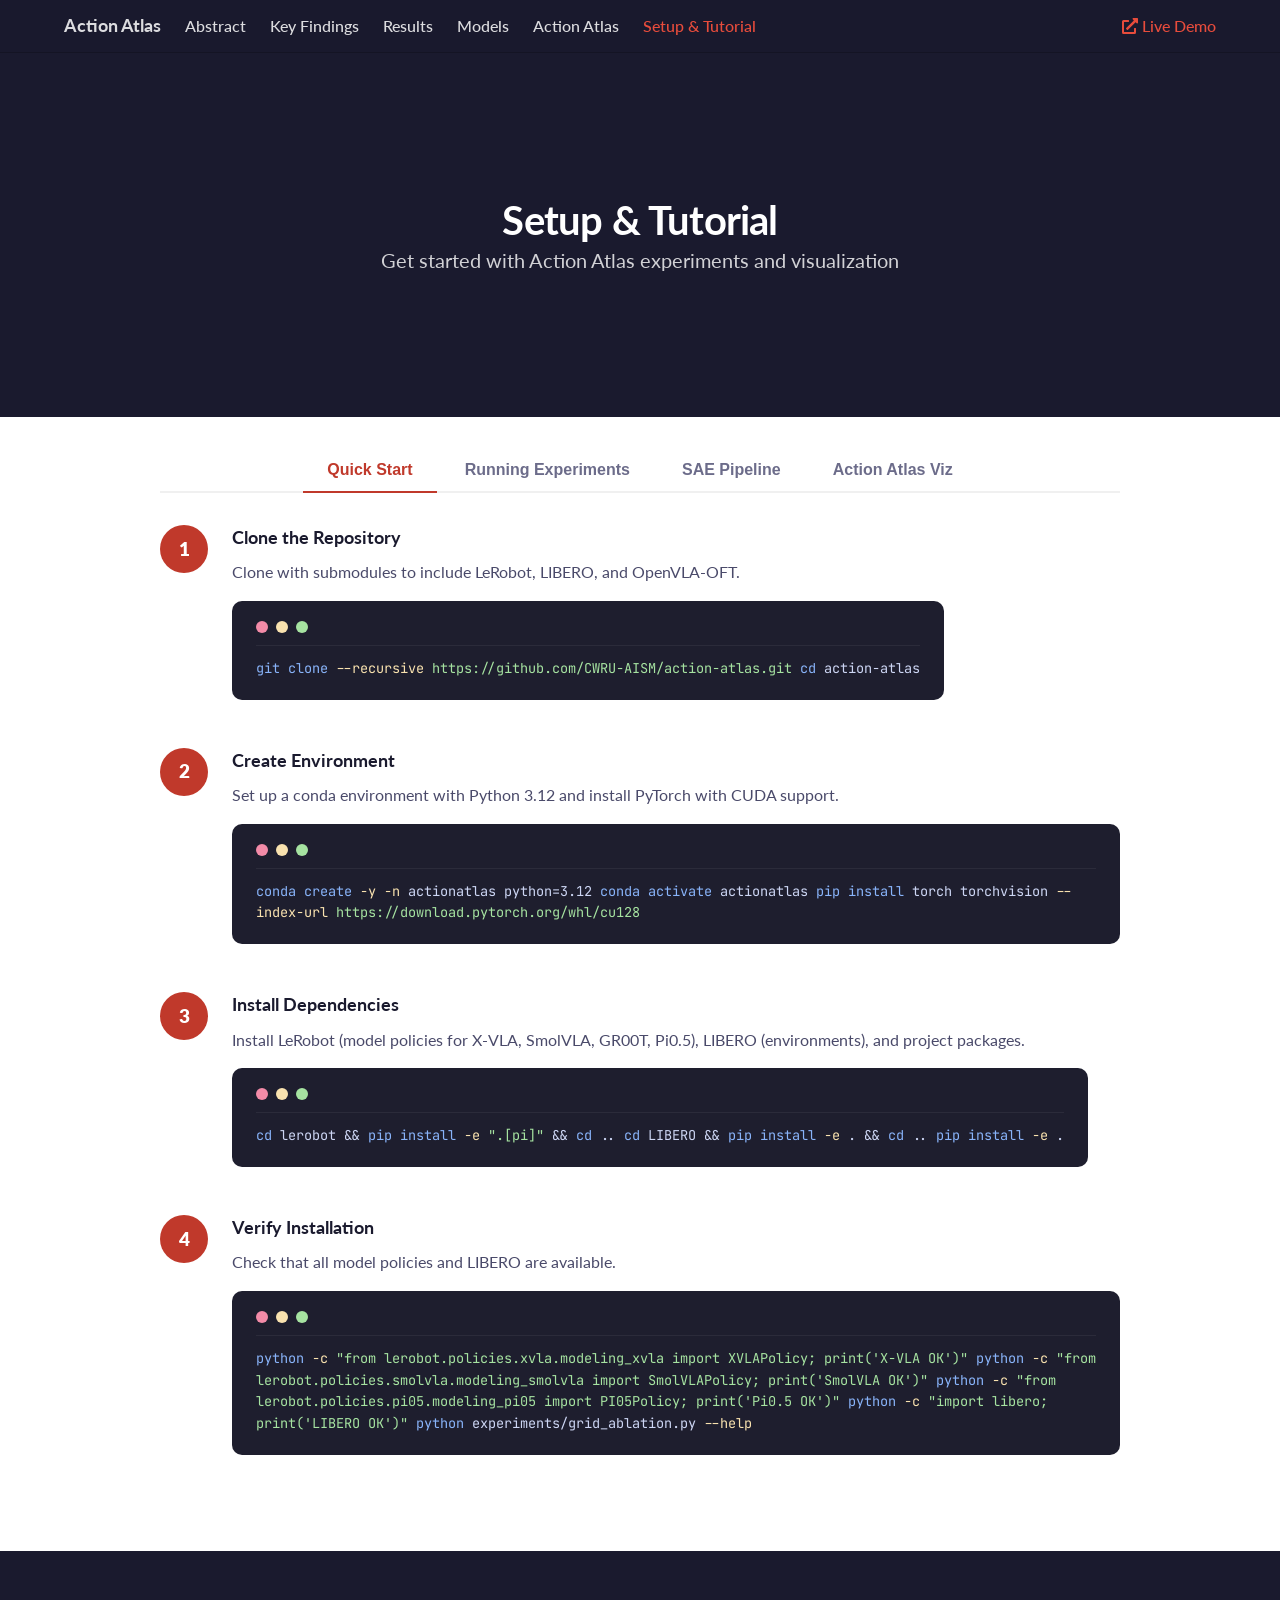
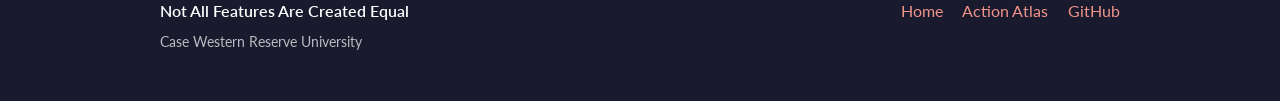
==== commit 17518a99: "Frontend de-slop and theme cleanup Drop Inter font for Lato, remove glassmorphism (backdrop-filter) " ====
--- a/tutorial.html
+++ b/tutorial.html
@@ -6,12 +6,12 @@
   <meta name="viewport" content="width=device-width, initial-scale=1">
   <title>Setup &amp; Tutorial | Action Atlas</title>
 
-  <link href="https://fonts.googleapis.com/css2?family=Inter:wght@300;400;500;600;700;800&family=Google+Sans:wght@400;500;700&family=JetBrains+Mono:wght@400;500;600&display=swap" rel="stylesheet">
+  <link href="https://fonts.googleapis.com/css2?family=Lato:wght@300;400;700;900&family=Google+Sans:wght@400;500;700&family=JetBrains+Mono:wght@400;500;600&display=swap" rel="stylesheet">
   <link rel="stylesheet" href="./static/css/bulma.min.css">
   <link rel="stylesheet" href="./static/css/fontawesome.all.min.css">
   <link rel="stylesheet" href="./static/css/index.css">
 
-  <link rel="icon" href="data:image/svg+xml,<svg xmlns='http://www.w3.org/2000/svg' viewBox='0 0 100 100'><text y='.9em' font-size='90'>🦾</text></svg>">
+  <link rel="icon" href="data:image/svg+xml,<svg xmlns='http://www.w3.org/2000/svg' viewBox='0 0 64 64'><rect width='64' height='64' rx='14' fill='%231a1a2e'/><line x1='32' y1='13' x2='32' y2='21' stroke='%23c0392b' stroke-width='3' stroke-linecap='round'/><circle cx='32' cy='11' r='3' fill='%23c0392b'/><rect x='18' y='21' width='28' height='22' rx='6' fill='none' stroke='%23c0392b' stroke-width='3'/><circle cx='26' cy='32' r='3.2' fill='%23c0392b'/><circle cx='38' cy='32' r='3.2' fill='%23c0392b'/></svg>">
 </head>
 <body>
 
@@ -48,7 +48,7 @@
 </nav>
 
 <!-- ===== HEADER ===== -->
-<section class="hero is-medium hero-gradient" style="padding-top: 52px;">
+<section class="hero is-medium hero-solid" style="padding-top: 52px;">
   <div class="hero-body">
     <div class="container is-max-desktop has-text-centered">
       <h1 class="title is-2 publication-title">Setup &amp; Tutorial</h1>
--- a/static/css/index.css
+++ b/static/css/index.css
@@ -10,27 +10,26 @@
   --text-dark: #1a1a2e;
   --text-mid: #4a4a6a;
   --text-light: #6c6c8a;
-  --bg-light: #faf5f5;
+  --bg-light: #fafafa;
   --bg-card: #ffffff;
-  --gradient-hero: linear-gradient(135deg, #1a1a2e 0%, #2c1320 40%, #6b1d1d 100%);
-  --gradient-accent: linear-gradient(135deg, #c0392b, #e74c3c);
-  --gradient-warm: linear-gradient(135deg, #e67e22, #c0392b);
+  --hero-bg: #1a1a2e;
+  --accent-bg: #c0392b;
   --shadow-soft: 0 4px 20px rgba(0, 0, 0, 0.08);
   --shadow-hover: 0 8px 30px rgba(0, 0, 0, 0.12);
-  --radius: 12px;
+  --radius-card: 10px;
+  --radius-pill: 999px;
+  --radius: var(--radius-card);
 }
 
 body {
-  font-family: 'Inter', 'Noto Sans', sans-serif;
+  font-family: 'Lato', 'Noto Sans', sans-serif;
   color: var(--text-dark);
 }
 
 /* ===== Navigation ===== */
 .navbar {
-  background: rgba(26, 26, 46, 0.95);
-  backdrop-filter: blur(12px);
-  -webkit-backdrop-filter: blur(12px);
-  box-shadow: 0 2px 20px rgba(0, 0, 0, 0.15);
+  background: rgba(26, 26, 46, 0.97);
+  border-bottom: 1px solid rgba(0, 0, 0, 0.2);
 }
 
 .navbar.is-fixed-top {
@@ -53,53 +52,31 @@
 }
 
 /* ===== Hero Section ===== */
-.hero-gradient {
-  background: var(--gradient-hero);
+.hero-solid {
+  background: var(--hero-bg);
   position: relative;
   overflow: hidden;
 }
 
-.hero-gradient::before {
-  content: '';
-  position: absolute;
-  top: -50%;
-  right: -20%;
-  width: 600px;
-  height: 600px;
-  background: radial-gradient(circle, rgba(192, 57, 43, 0.15) 0%, transparent 70%);
-  pointer-events: none;
-}
-
-.hero-gradient::after {
-  content: '';
-  position: absolute;
-  bottom: -30%;
-  left: -10%;
-  width: 400px;
-  height: 400px;
-  background: radial-gradient(circle, rgba(230, 126, 34, 0.1) 0%, transparent 70%);
-  pointer-events: none;
-}
-
-.hero-gradient .title,
-.hero-gradient .subtitle {
-  color: white;
-}
-
-.hero-gradient .subtitle {
+.hero-solid .title,
+.hero-solid .subtitle {
+  color: white;
+}
+
+.hero-solid .subtitle {
   color: rgba(255, 255, 255, 0.85);
 }
 
 /* ===== Publication Info ===== */
 .publication-title {
-  font-family: 'Google Sans', 'Inter', sans-serif;
+  font-family: 'Google Sans', 'Lato', sans-serif;
   font-weight: 700;
   letter-spacing: -0.02em;
   line-height: 1.2;
 }
 
 .publication-authors {
-  font-family: 'Google Sans', 'Inter', sans-serif;
+  font-family: 'Google Sans', 'Lato', sans-serif;
 }
 
 .publication-authors a {
@@ -115,11 +92,11 @@
 
 /* ===== Link Buttons ===== */
 .publication-links .button {
-  border-radius: 24px;
+  border-radius: 6px;
   font-weight: 600;
   padding-left: 1.5em;
   padding-right: 1.5em;
-  transition: all 0.3s;
+  transition: background 0.2s, border-color 0.2s;
   border: none;
 }
 
@@ -131,19 +108,17 @@
 
 .publication-links .button.is-dark:hover {
   background: rgba(255, 255, 255, 0.22);
-  transform: translateY(-2px);
-  box-shadow: 0 4px 12px rgba(0, 0, 0, 0.3);
+  border-color: rgba(255, 255, 255, 0.55);
 }
 
 .publication-links .button.is-accent {
-  background: var(--gradient-accent);
+  background: var(--accent-bg);
   color: white;
   border: none;
 }
 
 .publication-links .button.is-accent:hover {
-  transform: translateY(-2px);
-  box-shadow: 0 4px 20px rgba(192, 57, 43, 0.4);
+  background: var(--accent-dark);
 }
 
 .link-block {
@@ -153,7 +128,7 @@
 
 /* ===== Section Titles ===== */
 .section-title {
-  font-family: 'Google Sans', 'Inter', sans-serif;
+  font-family: 'Google Sans', 'Lato', sans-serif;
   font-weight: 700;
   color: var(--primary);
   position: relative;
@@ -193,15 +168,14 @@
   background: var(--bg-card);
   border-radius: var(--radius);
   padding: 1.5rem;
-  box-shadow: var(--shadow-soft);
+  border: 1px solid rgba(0, 0, 0, 0.07);
   border-left: 4px solid var(--accent);
-  transition: all 0.3s;
+  transition: border-color 0.2s;
   height: 100%;
 }
 
 .finding-card:hover {
-  box-shadow: var(--shadow-hover);
-  transform: translateY(-2px);
+  border-color: rgba(192, 57, 43, 0.35);
 }
 
 .finding-card .finding-number {
@@ -211,7 +185,7 @@
   width: 32px;
   height: 32px;
   border-radius: 50%;
-  background: var(--gradient-accent);
+  background: var(--accent-bg);
   color: white;
   font-weight: 700;
   font-size: 0.85rem;
@@ -236,7 +210,7 @@
   background: rgba(192, 57, 43, 0.08);
   color: var(--accent);
   padding: 2px 10px;
-  border-radius: 12px;
+  border-radius: var(--radius-pill);
   font-size: 0.8rem;
   font-weight: 600;
   margin-top: 0.5rem;
@@ -247,8 +221,8 @@
   background: var(--bg-card);
   border-radius: var(--radius);
   padding: 1.75rem;
-  box-shadow: var(--shadow-soft);
-  transition: all 0.3s;
+  border: 1px solid rgba(0, 0, 0, 0.08);
+  transition: border-color 0.2s;
   text-align: center;
   position: relative;
   overflow: hidden;
@@ -256,14 +230,13 @@
 }
 
 .model-card:hover {
-  box-shadow: var(--shadow-hover);
-  transform: translateY(-4px);
+  border-color: rgba(192, 57, 43, 0.35);
 }
 
 .model-card .model-icon {
   width: 56px;
   height: 56px;
-  border-radius: 14px;
+  border-radius: var(--radius-card);
   display: inline-flex;
   align-items: center;
   justify-content: center;
@@ -295,7 +268,7 @@
 .model-card .model-badge {
   display: inline-block;
   padding: 3px 10px;
-  border-radius: 12px;
+  border-radius: var(--radius-pill);
   font-size: 0.75rem;
   font-weight: 600;
   margin-top: 0.75rem;
@@ -319,12 +292,9 @@
 }
 
 .stat-number {
-  font-size: 2rem;
-  font-weight: 800;
-  background: var(--gradient-accent);
-  -webkit-background-clip: text;
-  -webkit-text-fill-color: transparent;
-  background-clip: text;
+  font-size: 1.4rem;
+  font-weight: 600;
+  color: var(--text-dark);
   line-height: 1.2;
 }
 
@@ -353,23 +323,12 @@
 
 /* ===== Action Atlas Section ===== */
 .atlas-showcase {
-  background: var(--gradient-hero);
+  background: var(--hero-bg);
   border-radius: var(--radius);
   padding: 3rem;
   color: white;
   position: relative;
   overflow: hidden;
-}
-
-.atlas-showcase::before {
-  content: '';
-  position: absolute;
-  top: -50%;
-  right: -20%;
-  width: 400px;
-  height: 400px;
-  background: radial-gradient(circle, rgba(192, 57, 43, 0.2) 0%, transparent 70%);
-  pointer-events: none;
 }
 
 .atlas-feature {
@@ -382,7 +341,7 @@
 .atlas-feature-icon {
   width: 36px;
   height: 36px;
-  border-radius: 8px;
+  border-radius: var(--radius-card);
   background: rgba(255, 255, 255, 0.12);
   display: flex;
   align-items: center;
@@ -412,13 +371,7 @@
 
 .atlas-gallery img {
   width: 100%;
-  border-radius: 8px;
-  box-shadow: 0 4px 16px rgba(0, 0, 0, 0.2);
-  transition: transform 0.3s;
-}
-
-.atlas-gallery img:hover {
-  transform: scale(1.02);
+  border-radius: var(--radius-card);
 }
 
 .atlas-gallery .atlas-img-label {
@@ -461,7 +414,7 @@
   left: 0;
   width: 100%;
   height: 2px;
-  background: var(--gradient-accent);
+  background: var(--accent-bg);
 }
 
 .tab-content {
@@ -481,7 +434,7 @@
 /* ===== Code Blocks ===== */
 .code-block {
   background: #1e1e2e;
-  border-radius: 10px;
+  border-radius: var(--radius-card);
   padding: 1.25rem 1.5rem;
   overflow-x: auto;
   font-family: 'JetBrains Mono', 'Fira Code', monospace;
@@ -527,7 +480,7 @@
   width: 48px;
   height: 48px;
   border-radius: 50%;
-  background: var(--gradient-accent);
+  background: var(--accent-bg);
   color: white;
   display: flex;
   align-items: center;
@@ -551,7 +504,7 @@
 
 /* ===== Info Boxes ===== */
 .info-box {
-  border-radius: 10px;
+  border-radius: var(--radius-card);
   padding: 1.25rem 1.5rem;
   margin: 1rem 0;
   display: flex;
@@ -586,7 +539,7 @@
   border-spacing: 0;
   border-radius: var(--radius);
   overflow: hidden;
-  box-shadow: var(--shadow-soft);
+  border: 1px solid rgba(0, 0, 0, 0.08);
 }
 
 .results-table thead {
@@ -620,7 +573,7 @@
 .bibtex-block {
   background: #f8f9fa;
   border: 1px solid #e0e0e0;
-  border-radius: 10px;
+  border-radius: var(--radius-card);
   padding: 1.5rem;
   font-family: 'JetBrains Mono', 'Fira Code', monospace;
   font-size: 0.82rem;
@@ -674,7 +627,7 @@
     font-size: 1.5rem;
   }
 
-  .hero-gradient .title.is-1 {
+  .hero-solid .title.is-1 {
     font-size: 1.8rem !important;
   }
 
@@ -709,7 +662,6 @@
   padding-bottom: 56.25%;
   overflow: hidden;
   border-radius: var(--radius);
-  box-shadow: var(--shadow-soft);
 }
 
 .publication-video iframe {
@@ -733,20 +685,19 @@
   padding: 1.5rem 2rem;
   background: var(--bg-card);
   border-radius: var(--radius);
-  box-shadow: var(--shadow-soft);
-  transition: all 0.3s;
+  border: 1px solid rgba(0, 0, 0, 0.07);
+  transition: border-color 0.2s;
 }
 
 .finding-item:hover {
-  box-shadow: var(--shadow-hover);
-  transform: translateY(-2px);
+  border-color: rgba(192, 57, 43, 0.35);
 }
 
 .finding-marker {
   width: 40px;
   height: 40px;
   border-radius: 50%;
-  background: var(--gradient-accent);
+  background: var(--accent-bg);
   color: white;
   display: flex;
   align-items: center;
@@ -781,20 +732,14 @@
 /* ===== Coming Soon Badge ===== */
 .coming-soon {
   display: inline-block;
-  background: var(--gradient-warm);
-  color: white;
+  background: rgba(255, 255, 255, 0.15);
+  color: rgba(255, 255, 255, 0.8);
   padding: 3px 12px;
-  border-radius: 12px;
+  border-radius: 4px;
   font-size: 0.75rem;
   font-weight: 700;
   text-transform: uppercase;
-  letter-spacing: 0.5px;
-  animation: pulse-glow 2s ease-in-out infinite;
-}
-
-@keyframes pulse-glow {
-  0%, 100% { box-shadow: 0 0 0 0 rgba(192, 57, 43, 0.3); }
-  50% { box-shadow: 0 0 12px 4px rgba(192, 57, 43, 0.15); }
+  letter-spacing: 0.06em;
 }
 
 /* ===== Robot Icon Animation ===== */
@@ -814,40 +759,17 @@
   80%, 100% { transform: rotate(0deg); }
 }
 
-@keyframes blink {
-  0%, 90%, 100% { opacity: 0.8; }
-  95% { opacity: 0.2; }
-}
-
-@keyframes eyePulse {
-  0%, 100% { filter: drop-shadow(0 0 2px #e74c3c); }
-  50% { filter: drop-shadow(0 0 6px #e74c3c); }
-}
-
 .robot-arm-wave {
   transform-origin: 44px 36px;
   animation: wave 2s ease-in-out 0.3s 1;
 }
 
-.robot-antenna-blink {
-  animation: blink 3s ease-in-out infinite;
-}
-
-.robot-eye {
-  animation: eyePulse 2s ease-in-out infinite;
-}
-
 .robot-wave:hover .robot-arm-wave {
   animation: wave 1s ease-in-out infinite;
 }
 
 .robot-wave {
   cursor: pointer;
-  transition: transform 0.2s;
-}
-
-.robot-wave:hover {
-  transform: scale(1.1);
 }
 
 /* Smooth scrolling */
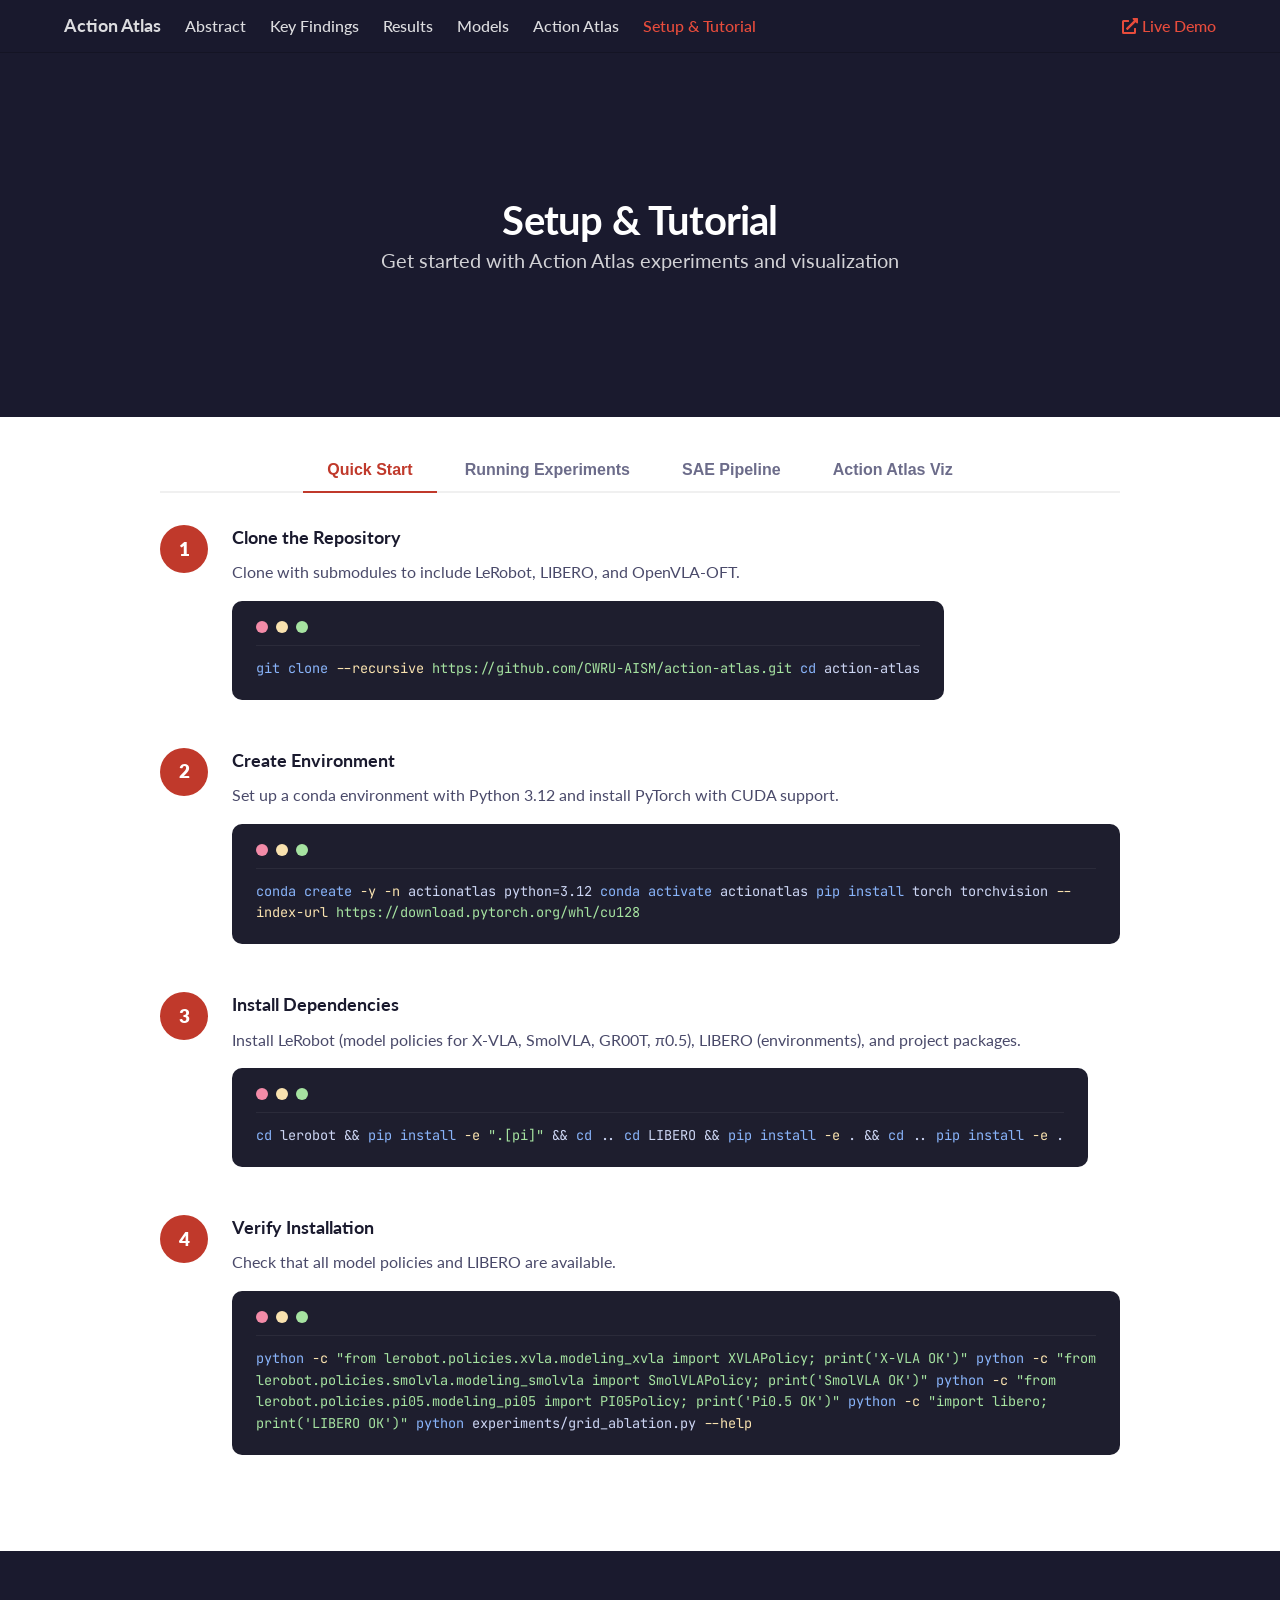
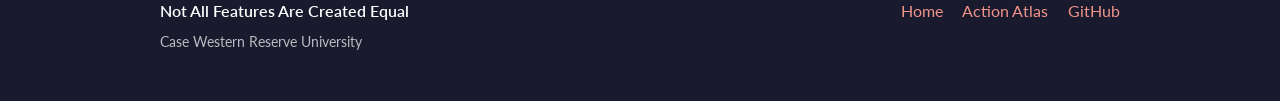
==== commit 6bebc146: "Consistent page language and counts; link HuggingFace collection Unify pi0.5 naming (glyph) across c" ====
--- a/tutorial.html
+++ b/tutorial.html
@@ -111,7 +111,7 @@
         <div class="step-number">3</div>
         <div class="step-content">
           <h4>Install Dependencies</h4>
-          <p>Install LeRobot (model policies for X-VLA, SmolVLA, GR00T, Pi0.5), LIBERO (environments), and project packages.</p>
+          <p>Install LeRobot (model policies for X-VLA, SmolVLA, GR00T, &pi;0.5), LIBERO (environments), and project packages.</p>
           <div class="code-block">
             <div class="code-block-header">
               <span class="code-dot red"></span>
@@ -390,7 +390,7 @@
         <div class="column is-half">
           <div class="content-card">
             <h5 style="color: var(--primary); font-weight: 700;"><i class="fas fa-layer-group" style="color: var(--accent); margin-right: 8px;"></i>Cross-Model Comparison</h5>
-            <p style="color: var(--text-mid); font-size: 0.9rem;">Compare layer criticality, concept representations, and robustness across X-VLA, SmolVLA, GR00T, Pi0.5, and OpenVLA-OFT.</p>
+            <p style="color: var(--text-mid); font-size: 0.9rem;">Compare layer criticality, concept representations, and robustness across X-VLA, SmolVLA, GR00T, &pi;0.5, and OpenVLA-OFT.</p>
           </div>
         </div>
         <div class="column is-half">
